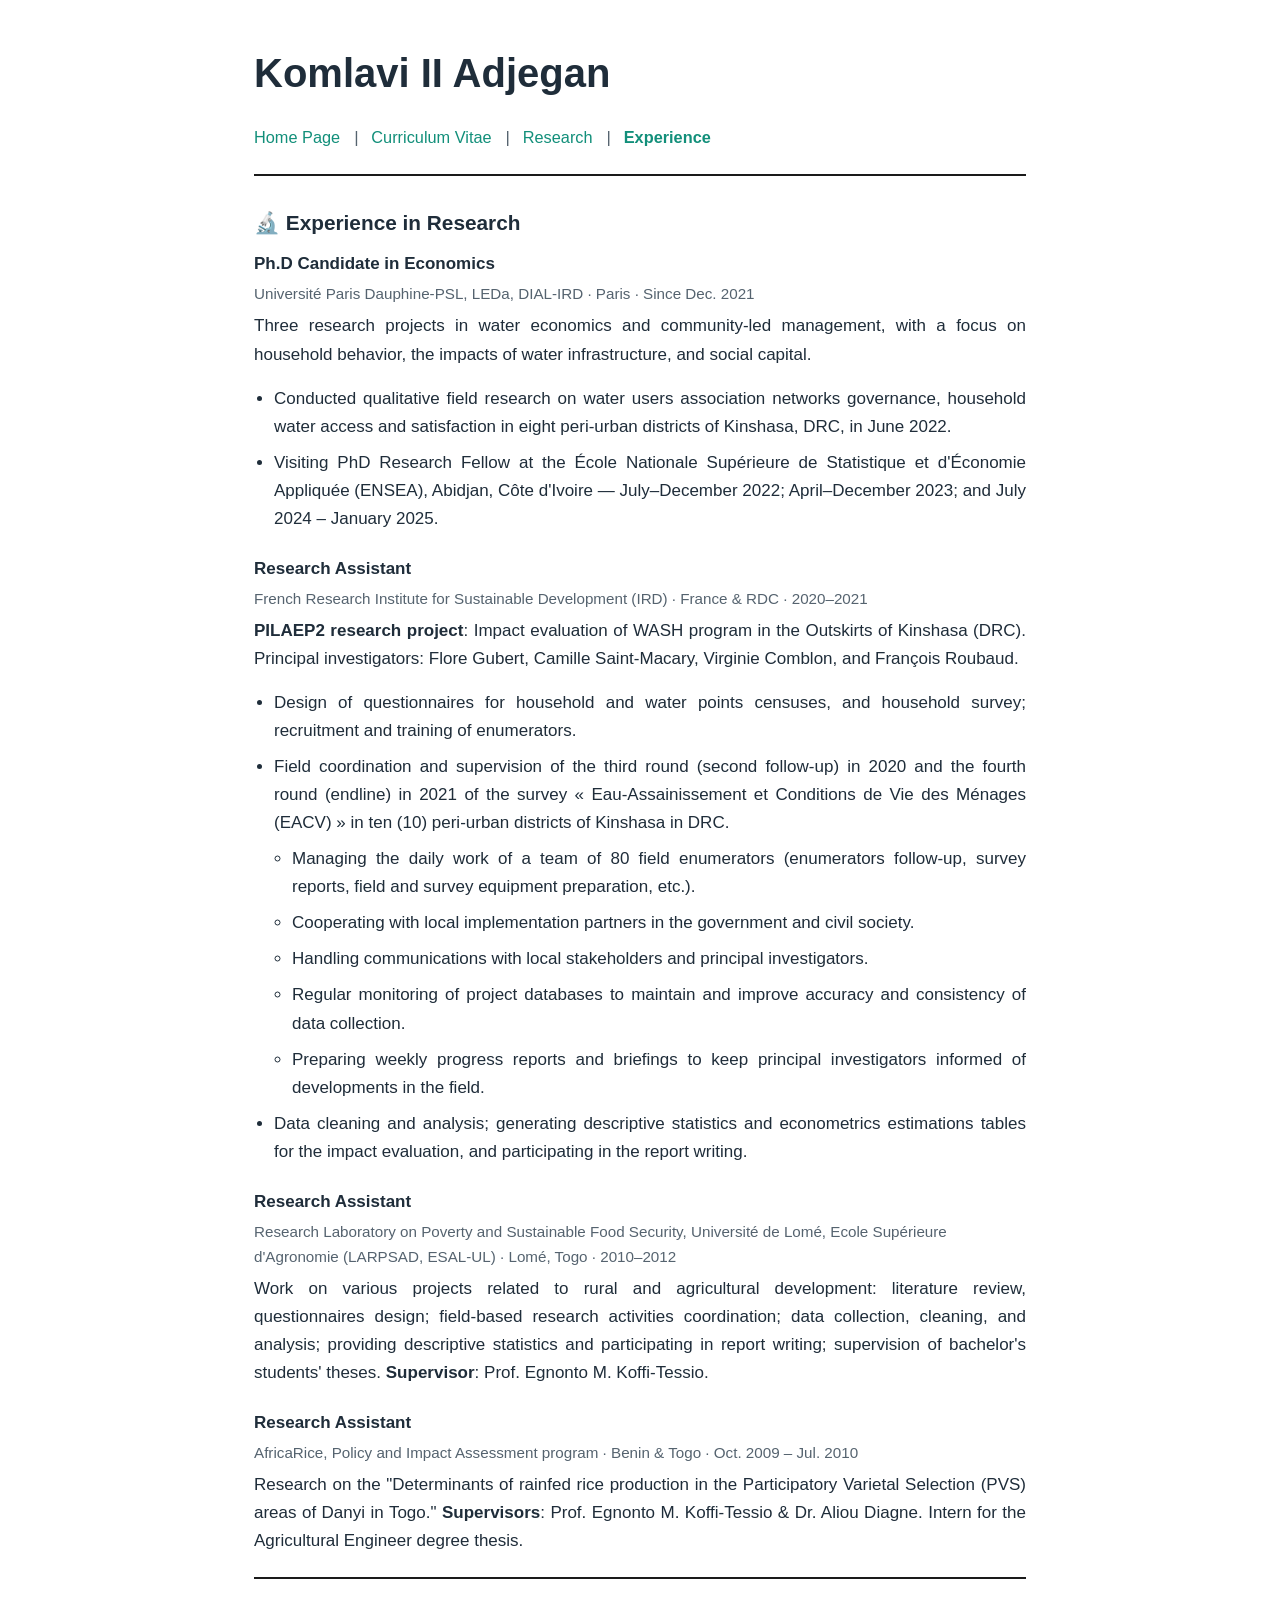
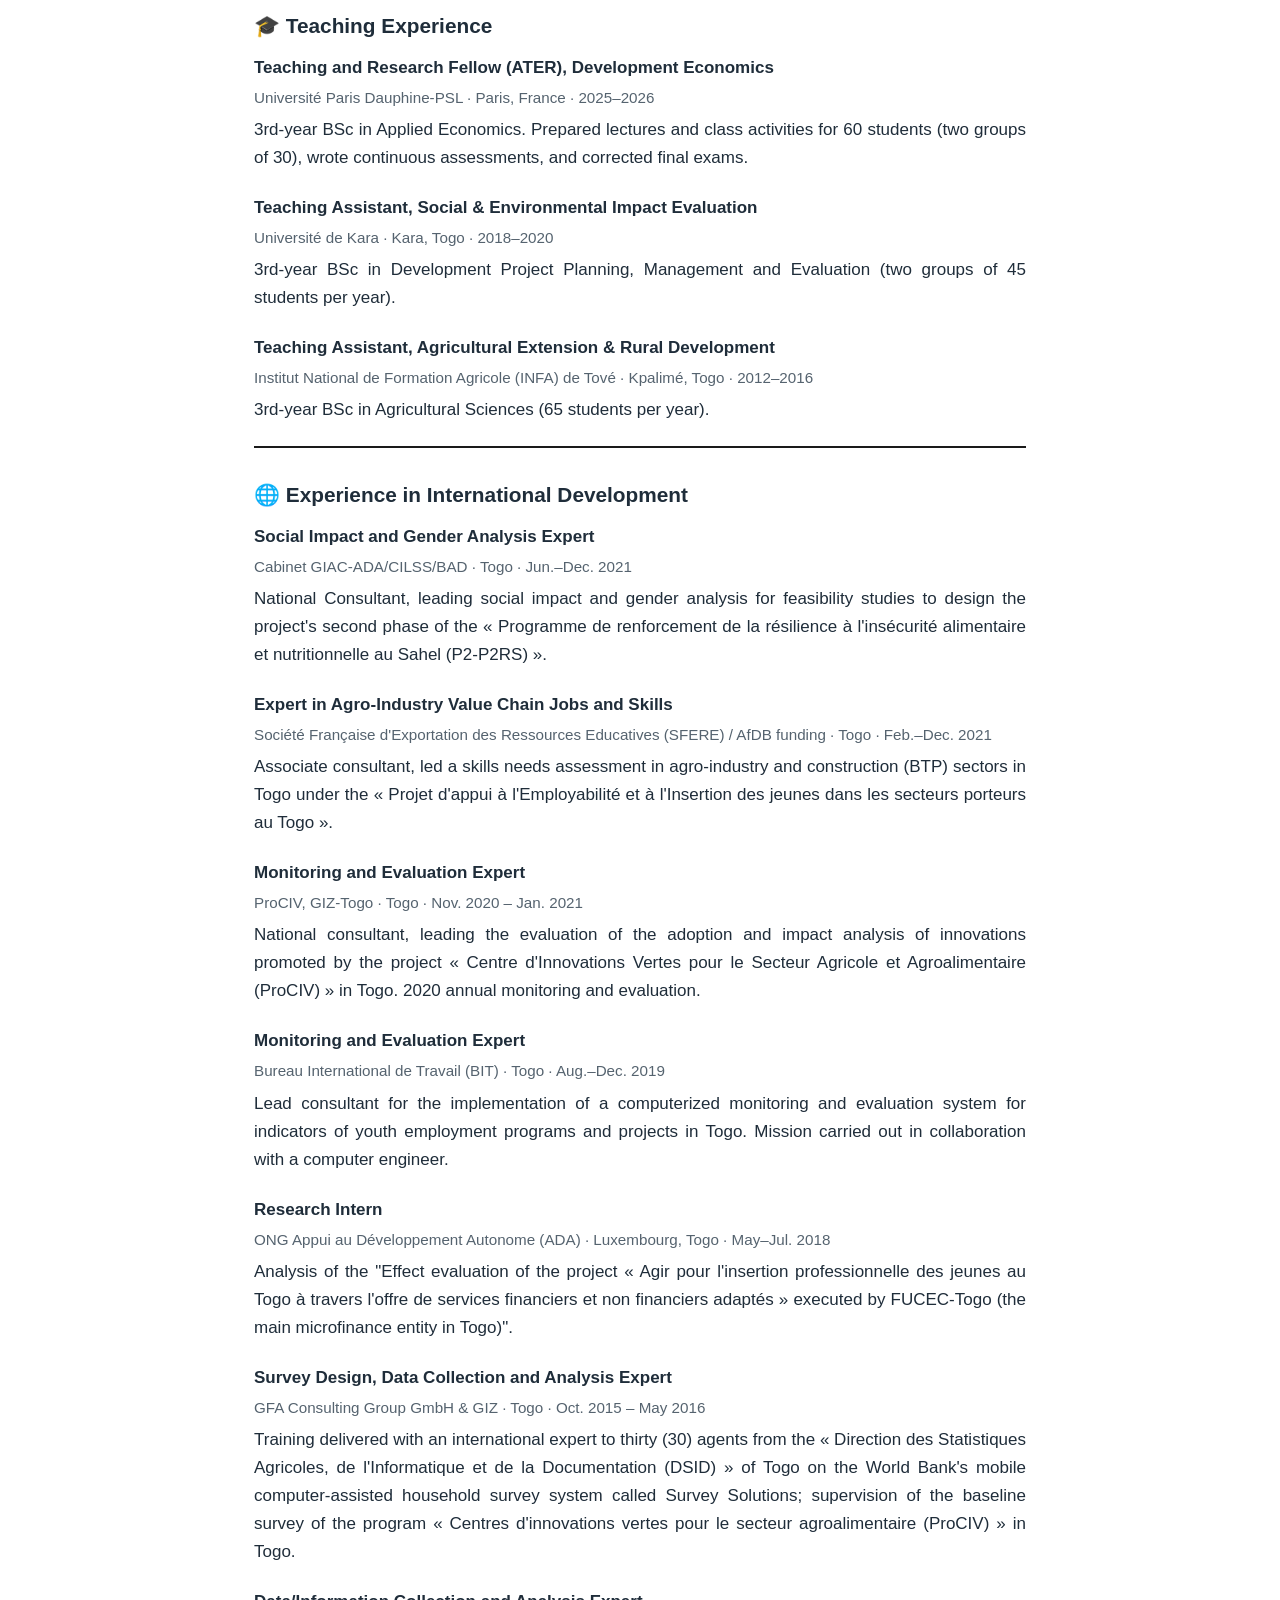
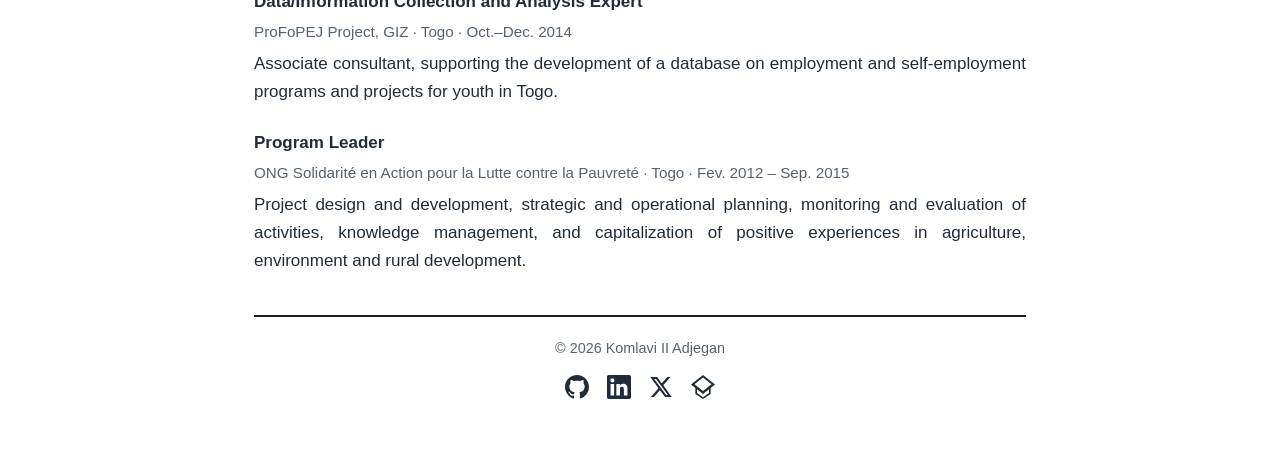
==== experience.html @ 758d51fa "Update defense dates, simplify homepage to Education, remove DIAL profile link, replace Teaching pag" ====
<!DOCTYPE html>
<html lang="en">
<head>
<meta charset="UTF-8">
<meta name="viewport" content="width=device-width, initial-scale=1.0">
<title>Experience — Komlavi II Adjegan</title>
<link rel="stylesheet" href="style.css">
</head>
<body>
<div class="wrap">

  <h1 style="font-size:2.5rem;font-weight:600;margin:0 0 6px;"><a href="index.html" style="color:inherit;text-decoration:none;">Komlavi II Adjegan</a></h1>

  <header class="site-header">
    <nav class="site-nav">
      <a href="index.html">Home Page</a><span class="sep">|</span>
      <a href="CV/cv_adjegan_komlavi.pdf" target="_blank" rel="noopener">Curriculum Vitae</a><span class="sep">|</span>
      <a href="research.html">Research</a><span class="sep">|</span>
      <a href="experience.html" class="active">Experience</a>
    </nav>
  </header>

  <hr class="rule">

  <h3 class="subsection-title">&#128300; Experience in Research</h3>

  <div class="entry">
    <div class="entry-title">Ph.D Candidate in Economics</div>
    <div class="entry-meta">Université Paris Dauphine-PSL, LEDa, DIAL-IRD &middot; Paris &middot; Since Dec. 2021</div>
    <p>
      Three research projects in water economics and community-led management, with a focus
      on household behavior, the impacts of water infrastructure, and social capital.
    </p>
    <ul class="entry-list">
      <li>Conducted qualitative field research on water users association networks governance, household water access and satisfaction in eight peri-urban districts of Kinshasa, DRC, in June 2022.</li>
      <li>Visiting PhD Research Fellow at the École Nationale Supérieure de Statistique et d'Économie Appliquée (ENSEA), Abidjan, Côte d'Ivoire — July–December 2022; April–December 2023; and July 2024 – January 2025.</li>
    </ul>
  </div>

  <div class="entry">
    <div class="entry-title">Research Assistant</div>
    <div class="entry-meta">French Research Institute for Sustainable Development (IRD) &middot; France &amp; RDC &middot; 2020–2021</div>
    <p>
      <strong>PILAEP2 research project</strong>: Impact evaluation of WASH program in the Outskirts
      of Kinshasa (DRC). Principal investigators: Flore Gubert, Camille Saint-Macary, Virginie
      Comblon, and François Roubaud.
    </p>
    <ul class="entry-list">
      <li>Design of questionnaires for household and water points censuses, and household survey; recruitment and training of enumerators.</li>
      <li>
        Field coordination and supervision of the third round (second follow-up) in 2020 and the
        fourth round (endline) in 2021 of the survey «&nbsp;Eau-Assainissement et Conditions de
        Vie des Ménages (EACV)&nbsp;» in ten (10) peri-urban districts of Kinshasa in DRC.
        <ul class="entry-list entry-list-nested">
          <li>Managing the daily work of a team of 80 field enumerators (enumerators follow-up, survey reports, field and survey equipment preparation, etc.).</li>
          <li>Cooperating with local implementation partners in the government and civil society.</li>
          <li>Handling communications with local stakeholders and principal investigators.</li>
          <li>Regular monitoring of project databases to maintain and improve accuracy and consistency of data collection.</li>
          <li>Preparing weekly progress reports and briefings to keep principal investigators informed of developments in the field.</li>
        </ul>
      </li>
      <li>Data cleaning and analysis; generating descriptive statistics and econometrics estimations tables for the impact evaluation, and participating in the report writing.</li>
    </ul>
  </div>

  <div class="entry">
    <div class="entry-title">Research Assistant</div>
    <div class="entry-meta">Research Laboratory on Poverty and Sustainable Food Security, Université de Lomé, Ecole Supérieure d'Agronomie (LARPSAD, ESAL-UL) &middot; Lomé, Togo &middot; 2010–2012</div>
    <p>
      Work on various projects related to rural and agricultural development: literature review,
      questionnaires design; field-based research activities coordination; data collection,
      cleaning, and analysis; providing descriptive statistics and participating in report
      writing; supervision of bachelor's students' theses. <strong>Supervisor</strong>: Prof.
      Egnonto M. Koffi-Tessio.
    </p>
  </div>

  <div class="entry">
    <div class="entry-title">Research Assistant</div>
    <div class="entry-meta">AfricaRice, Policy and Impact Assessment program &middot; Benin &amp; Togo &middot; Oct. 2009 – Jul. 2010</div>
    <p>
      Research on the "Determinants of rainfed rice production in the Participatory Varietal
      Selection (PVS) areas of Danyi in Togo." <strong>Supervisors</strong>: Prof. Egnonto M.
      Koffi-Tessio &amp; Dr. Aliou Diagne. Intern for the Agricultural Engineer degree thesis.
    </p>
  </div>

  <hr class="rule">

  <h3 class="subsection-title">&#127891; Teaching Experience</h3>

  <div class="entry">
    <div class="entry-title">Teaching and Research Fellow (ATER), Development Economics</div>
    <div class="entry-meta">Université Paris Dauphine-PSL &middot; Paris, France &middot; 2025–2026</div>
    <p>
      3rd-year BSc in Applied Economics. Prepared lectures and class activities for 60
      students (two groups of 30), wrote continuous assessments, and corrected final exams.
    </p>
  </div>

  <div class="entry">
    <div class="entry-title">Teaching Assistant, Social &amp; Environmental Impact Evaluation</div>
    <div class="entry-meta">Université de Kara &middot; Kara, Togo &middot; 2018–2020</div>
    <p>
      3rd-year BSc in Development Project Planning, Management and Evaluation
      (two groups of 45 students per year).
    </p>
  </div>

  <div class="entry">
    <div class="entry-title">Teaching Assistant, Agricultural Extension &amp; Rural Development</div>
    <div class="entry-meta">Institut National de Formation Agricole (INFA) de Tové &middot; Kpalimé, Togo &middot; 2012–2016</div>
    <p>
      3rd-year BSc in Agricultural Sciences (65 students per year).
    </p>
  </div>

  <hr class="rule">

  <h3 class="subsection-title">&#127760; Experience in International Development</h3>

  <div class="entry">
    <div class="entry-title">Social Impact and Gender Analysis Expert</div>
    <div class="entry-meta">Cabinet GIAC-ADA/CILSS/BAD &middot; Togo &middot; Jun.–Dec. 2021</div>
    <p>
      National Consultant, leading social impact and gender analysis for feasibility studies to
      design the project's second phase of the «&nbsp;Programme de renforcement de la résilience
      à l'insécurité alimentaire et nutritionnelle au Sahel (P2-P2RS)&nbsp;».
    </p>
  </div>

  <div class="entry">
    <div class="entry-title">Expert in Agro-Industry Value Chain Jobs and Skills</div>
    <div class="entry-meta">Société Française d'Exportation des Ressources Educatives (SFERE) / AfDB funding &middot; Togo &middot; Feb.–Dec. 2021</div>
    <p>
      Associate consultant, led a skills needs assessment in agro-industry and construction
      (BTP) sectors in Togo under the «&nbsp;Projet d'appui à l'Employabilité et à l'Insertion
      des jeunes dans les secteurs porteurs au Togo&nbsp;».
    </p>
  </div>

  <div class="entry">
    <div class="entry-title">Monitoring and Evaluation Expert</div>
    <div class="entry-meta">ProCIV, GIZ-Togo &middot; Togo &middot; Nov. 2020 – Jan. 2021</div>
    <p>
      National consultant, leading the evaluation of the adoption and impact analysis of
      innovations promoted by the project «&nbsp;Centre d'Innovations Vertes pour le Secteur
      Agricole et Agroalimentaire (ProCIV)&nbsp;» in Togo. 2020 annual monitoring and evaluation.
    </p>
  </div>

  <div class="entry">
    <div class="entry-title">Monitoring and Evaluation Expert</div>
    <div class="entry-meta">Bureau International de Travail (BIT) &middot; Togo &middot; Aug.–Dec. 2019</div>
    <p>
      Lead consultant for the implementation of a computerized monitoring and evaluation system
      for indicators of youth employment programs and projects in Togo. Mission carried out in
      collaboration with a computer engineer.
    </p>
  </div>

  <div class="entry">
    <div class="entry-title">Research Intern</div>
    <div class="entry-meta">ONG Appui au Développement Autonome (ADA) &middot; Luxembourg, Togo &middot; May–Jul. 2018</div>
    <p>
      Analysis of the "Effect evaluation of the project «&nbsp;Agir pour l'insertion
      professionnelle des jeunes au Togo à travers l'offre de services financiers et non
      financiers adaptés&nbsp;» executed by FUCEC-Togo (the main microfinance entity in Togo)".
    </p>
  </div>

  <div class="entry">
    <div class="entry-title">Survey Design, Data Collection and Analysis Expert</div>
    <div class="entry-meta">GFA Consulting Group GmbH &amp; GIZ &middot; Togo &middot; Oct. 2015 – May 2016</div>
    <p>
      Training delivered with an international expert to thirty (30) agents from the
      «&nbsp;Direction des Statistiques Agricoles, de l'Informatique et de la Documentation
      (DSID)&nbsp;» of Togo on the World Bank's mobile computer-assisted household survey system
      called Survey Solutions; supervision of the baseline survey of the program «&nbsp;Centres
      d'innovations vertes pour le secteur agroalimentaire (ProCIV)&nbsp;» in Togo.
    </p>
  </div>

  <div class="entry">
    <div class="entry-title">Data/Information Collection and Analysis Expert</div>
    <div class="entry-meta">ProFoPEJ Project, GIZ &middot; Togo &middot; Oct.–Dec. 2014</div>
    <p>
      Associate consultant, supporting the development of a database on employment and
      self-employment programs and projects for youth in Togo.
    </p>
  </div>

  <div class="entry">
    <div class="entry-title">Program Leader</div>
    <div class="entry-meta">ONG Solidarité en Action pour la Lutte contre la Pauvreté &middot; Togo &middot; Fev. 2012 – Sep. 2015</div>
    <p>
      Project design and development, strategic and operational planning, monitoring and
      evaluation of activities, knowledge management, and capitalization of positive experiences
      in agriculture, environment and rural development.
    </p>
  </div>

  <footer class="site-footer">
    &copy; 2026 Komlavi II Adjegan
    <div class="social-icons">
      <a href="https://github.com/komlavi2adjegan" target="_blank" rel="noopener" aria-label="GitHub">
        <svg viewBox="0 0 16 16" fill="currentColor"><path d="M8 0C3.58 0 0 3.58 0 8c0 3.54 2.29 6.53 5.47 7.59.4.07.55-.17.55-.38 0-.19-.01-.82-.01-1.49-2.01.37-2.53-.49-2.69-.94-.09-.23-.48-.94-.82-1.13-.28-.15-.68-.52-.01-.53.63-.01 1.08.58 1.23.82.72 1.21 1.87.87 2.33.66.07-.52.28-.87.51-1.07-1.78-.2-3.64-.89-3.64-3.95 0-.87.31-1.59.82-2.15-.08-.2-.36-1.02.08-2.12 0 0 .67-.21 2.2.82.64-.18 1.32-.27 2-.27.68 0 1.36.09 2 .27 1.53-1.04 2.2-.82 2.2-.82.44 1.1.16 1.92.08 2.12.51.56.82 1.27.82 2.15 0 3.07-1.87 3.75-3.65 3.95.29.25.54.73.54 1.48 0 1.07-.01 1.93-.01 2.2 0 .21.15.46.55.38A8.013 8.013 0 0016 8c0-4.42-3.58-8-8-8z"/></svg>
      </a>
      <a href="https://www.linkedin.com/in/komlavi-ii-adjegan-580a20a5/" target="_blank" rel="noopener" aria-label="LinkedIn">
        <svg viewBox="0 0 24 24" fill="currentColor"><path d="M20.45 20.45h-3.55v-5.57c0-1.33-.02-3.03-1.85-3.03-1.85 0-2.14 1.45-2.14 2.94v5.66H9.36V9h3.41v1.56h.05c.48-.9 1.64-1.85 3.37-1.85 3.6 0 4.27 2.37 4.27 5.45v6.29zM5.34 7.43a2.06 2.06 0 11.02-4.12 2.06 2.06 0 01-.02 4.12zM7.11 20.45H3.56V9h3.55v11.45zM22.22 0H1.77C.8 0 0 .78 0 1.75v20.5C0 23.22.8 24 1.77 24h20.45c.98 0 1.78-.78 1.78-1.75V1.75C24 .78 23.2 0 22.22 0z"/></svg>
      </a>
      <a href="https://x.com/Komlavi2hugo" target="_blank" rel="noopener" aria-label="X (Twitter)">
        <svg viewBox="0 0 24 24" fill="currentColor"><path d="M18.36 2H21.5l-7.19 8.21L22.7 22h-6.62l-5.18-6.78L4.98 22H1.83l7.69-8.79L1.3 2h6.79l4.68 6.2L18.36 2zm-1.16 18h1.73L7.1 3.9H5.23l11.97 16.1z"/></svg>
      </a>
      <a href="https://scholar.google.fr/citations?user=EbuIklgAAAAJ&amp;hl=fr" target="_blank" rel="noopener" aria-label="Google Scholar">
        <svg viewBox="0 0 24 24" fill="currentColor"><path d="M12 0L0 9.5l4.36 3.4v6.1L12 24l7.64-4.99v-6.1L24 9.5 12 0zm0 2.6l8.5 6.65L12 15.9 3.5 9.25 12 2.6zM6 14.2l6 4.68 6-4.68v3.75L12 22.3l-6-4.35V14.2z"/></svg>
      </a>
    </div>
  </footer>

</div>
</body>
</html>
---- style.css ----
:root {
  --ink: #1f2d3a;
  --muted: #55636f;
  --teal: #128f7a;
  --blue: #3b78e0;
  --blue-bg: #eaf1fc;
  --cream-bg: #faf1e3;
  --rule: #1a1a1a;
  --bg: #ffffff;
  --max-width: 820px;
}

* { box-sizing: border-box; }

body {
  margin: 0;
  background: var(--bg);
  color: var(--ink);
  font-family: -apple-system, BlinkMacSystemFont, "Segoe UI", Roboto, "Helvetica Neue", Arial, sans-serif;
  line-height: 1.65;
  font-size: 17px;
}

.wrap {
  max-width: var(--max-width);
  margin: 0 auto;
  padding: 40px 24px 60px;
}

/* Header / profile */

.profile {
  display: flex;
  gap: 28px;
  align-items: flex-start;
  margin-bottom: 18px;
}

.profile img {
  width: 150px;
  height: 190px;
  object-fit: cover;
  border-radius: 4px;
  flex-shrink: 0;
}

.profile-text h1 {
  font-size: 2.5rem;
  font-weight: 600;
  margin: 0 0 10px;
  color: var(--ink);
  letter-spacing: -0.01em;
}

.profile-text .role {
  font-size: 1.2rem;
  color: var(--ink);
  margin-bottom: 4px;
}

.profile-text .role span { display: block; margin-bottom: 2px; }

.site-title { display: none; } /* superseded by h1 in profile */

.contact-line {
  font-size: 0.98rem;
  color: var(--ink);
  margin: 14px 0 4px;
  line-height: 2;
}

.contact-line a {
  color: var(--teal);
  text-decoration: none;
}

.contact-line a:hover { text-decoration: underline; }

.contact-sep {
  margin: 0 4px;
  color: var(--muted);
}

/* Nav */

header.site-header {
  margin: 18px 0 20px;
}

nav.site-nav a {
  color: var(--teal);
  text-decoration: none;
  font-size: 1.02rem;
  margin-right: 6px;
}

nav.site-nav a:hover { text-decoration: underline; }

nav.site-nav .sep {
  color: var(--muted);
  margin: 0 8px;
}

nav.site-nav a.active {
  font-weight: 700;
}

hr.rule {
  border: none;
  border-top: 2px solid var(--rule);
  margin: 22px 0 30px;
}

/* Section titles */

h2.section-title {
  font-family: inherit;
  font-size: 2rem;
  font-weight: 600;
  color: var(--ink);
  text-transform: none;
  letter-spacing: normal;
  border-bottom: none;
  padding-bottom: 0;
  margin: 0 0 16px;
}

p {
  margin: 0 0 16px;
  color: var(--ink);
  text-align: justify;
  text-justify: inter-word;
  hyphens: auto;
}

a { color: var(--teal); }

/* News */

ul.news-list {
  list-style: disc;
  margin: 0 0 8px;
  padding-left: 22px;
}

ul.news-list li {
  margin-bottom: 10px;
}

.news-date {
  font-weight: 600;
  margin-right: 6px;
}

/* Research subsections */

h3.subsection-title {
  font-size: 1.3rem;
  font-weight: 600;
  color: var(--ink);
  margin: 26px 0 10px;
}

ol.pub-list {
  margin: 0 0 8px;
  padding-left: 22px;
}

ol.pub-list li {
  margin-bottom: 14px;
  text-align: justify;
  text-justify: inter-word;
}

.pub-list .pub-title { font-weight: 600; }
.pub-list a.pub-link { color: var(--teal); font-weight: 700; text-decoration: none; }
.pub-list a.pub-link:hover { text-decoration: underline; }
.pub-list .pub-meta { color: var(--muted); }

.tag {
  display: inline-block;
  font-size: 0.72rem;
  text-transform: uppercase;
  letter-spacing: 0.04em;
  color: var(--teal);
  border: 1px solid var(--teal);
  border-radius: 3px;
  padding: 2px 7px;
  margin-bottom: 6px;
}

.see-more {
  display: inline-block;
  margin-top: 8px;
  color: var(--teal);
  font-weight: 500;
  text-decoration: none;
}

.see-more:hover { text-decoration: underline; }

/* Entry blocks (used on Research / Teaching pages) */

.entry { margin-bottom: 22px; }
.entry-title { font-weight: 700; margin-bottom: 3px; }
.entry-meta { color: var(--muted); margin-bottom: 6px; font-size: 0.95rem; }

.entry-list {
  margin: 0 0 16px;
  padding-left: 20px;
  text-align: justify;
  text-justify: inter-word;
}

.entry-list li { margin-bottom: 8px; }

.entry-list.entry-list-nested {
  margin: 8px 0 0;
  padding-left: 18px;
}

/* Experience & Education timeline */

.timeline {
  position: relative;
  margin: 24px 0;
  padding-left: 26px;
}

.timeline::before {
  content: "";
  position: absolute;
  left: 5px;
  top: 6px;
  bottom: 6px;
  width: 3px;
  background: var(--blue);
  border-radius: 2px;
}

.timeline-block {
  position: relative;
  border-radius: 10px;
  padding: 22px 24px 8px;
  margin-bottom: 22px;
}

.timeline-block.experience { background: var(--blue-bg); }
.timeline-block.education { background: var(--cream-bg); }

.timeline-block h3 {
  color: var(--blue);
  font-size: 1.3rem;
  margin: 0 0 16px;
}

.timeline-item {
  position: relative;
  margin-bottom: 18px;
}

.timeline-item::before {
  content: "";
  position: absolute;
  left: -30px;
  top: 4px;
  width: 11px;
  height: 11px;
  border-radius: 50%;
  background: var(--blue);
  border: 2px solid #fff;
}

.timeline-item .years {
  color: var(--blue);
  font-weight: 700;
  display: block;
  margin-bottom: 2px;
}

.timeline-item .ti-title { font-weight: 700; color: var(--ink); }
.timeline-item .ti-desc { color: var(--muted); margin-top: 2px; }

/* CV list rows (fallback, used sparingly) */

.cv-row { display: flex; justify-content: space-between; gap: 20px; margin-bottom: 10px; }
.cv-row .years { font-size: 0.9rem; color: var(--muted); white-space: nowrap; min-width: 110px; }
.cv-row .details .title { font-weight: 600; }
.cv-row .details .place { color: var(--muted); font-size: 0.95rem; }

/* Footer */

footer.site-footer {
  margin-top: 40px;
  padding-top: 20px;
  border-top: 2px solid var(--rule);
  text-align: center;
  color: var(--muted);
  font-size: 0.9rem;
}

footer.site-footer .social-icons {
  display: flex;
  justify-content: center;
  gap: 18px;
  margin-top: 14px;
}

footer.site-footer .social-icons a {
  color: var(--ink);
  display: inline-flex;
}

footer.site-footer .social-icons svg {
  width: 24px;
  height: 24px;
}

footer.site-footer .social-icons a:hover { color: var(--teal); }

@media (max-width: 560px) {
  .profile { flex-direction: column; }
  .profile img { width: 130px; height: 165px; }
  .profile-text h1 { font-size: 2rem; }
  .cv-row { flex-direction: column; gap: 2px; }
  .timeline { padding-left: 20px; }
  .timeline-item::before { left: -24px; }
}
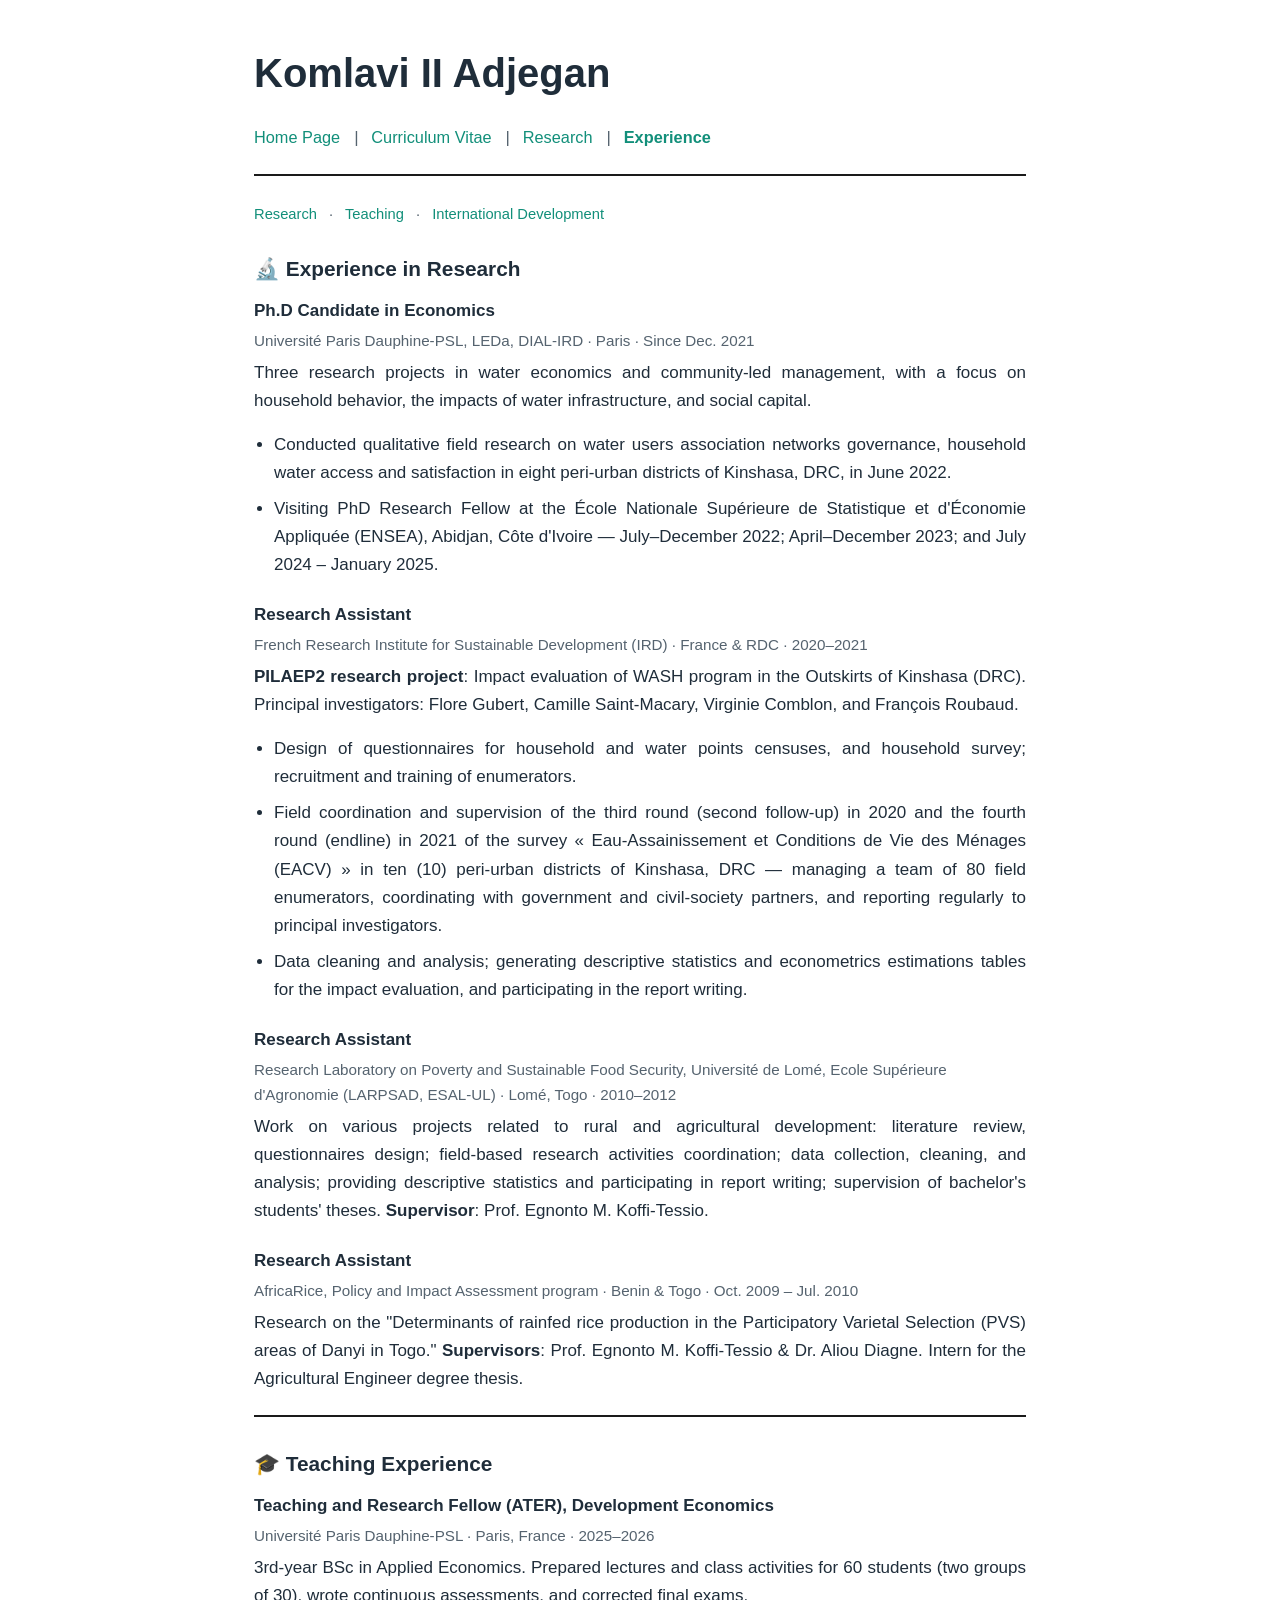
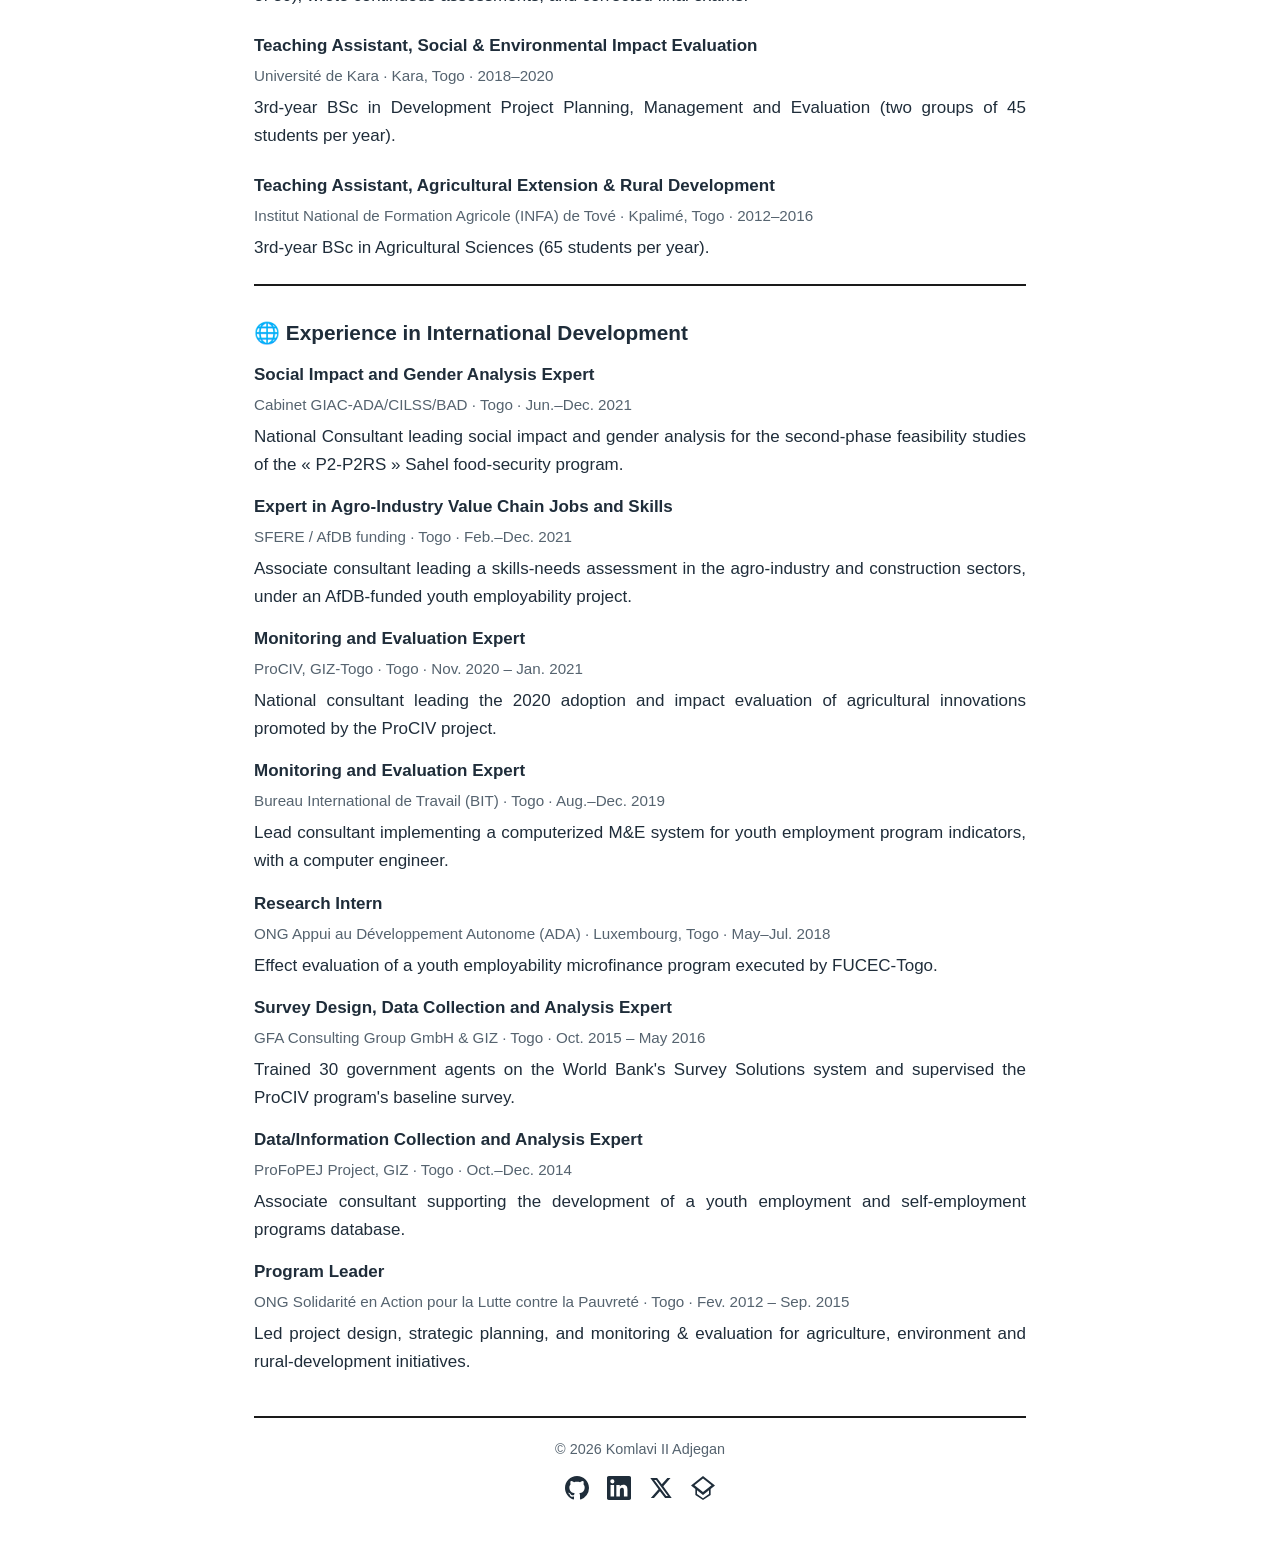
==== commit 2eb7d5c0: "Lighten Experience page: condense nested field-coordination bullets, tighten international developme" ====
--- a/experience.html
+++ b/experience.html
@@ -22,7 +22,15 @@
 
   <hr class="rule">
 
-  <h3 class="subsection-title">&#128300; Experience in Research</h3>
+  <p class="jump-nav">
+    <a href="#experience-research">Research</a>
+    <span class="jump-sep">&middot;</span>
+    <a href="#teaching-experience">Teaching</a>
+    <span class="jump-sep">&middot;</span>
+    <a href="#international-development">International Development</a>
+  </p>
+
+  <h3 class="subsection-title" id="experience-research">&#128300; Experience in Research</h3>
 
   <div class="entry">
     <div class="entry-title">Ph.D Candidate in Economics</div>
@@ -50,14 +58,9 @@
       <li>
         Field coordination and supervision of the third round (second follow-up) in 2020 and the
         fourth round (endline) in 2021 of the survey «&nbsp;Eau-Assainissement et Conditions de
-        Vie des Ménages (EACV)&nbsp;» in ten (10) peri-urban districts of Kinshasa in DRC.
-        <ul class="entry-list entry-list-nested">
-          <li>Managing the daily work of a team of 80 field enumerators (enumerators follow-up, survey reports, field and survey equipment preparation, etc.).</li>
-          <li>Cooperating with local implementation partners in the government and civil society.</li>
-          <li>Handling communications with local stakeholders and principal investigators.</li>
-          <li>Regular monitoring of project databases to maintain and improve accuracy and consistency of data collection.</li>
-          <li>Preparing weekly progress reports and briefings to keep principal investigators informed of developments in the field.</li>
-        </ul>
+        Vie des Ménages (EACV)&nbsp;» in ten (10) peri-urban districts of Kinshasa, DRC —
+        managing a team of 80 field enumerators, coordinating with government and civil-society
+        partners, and reporting regularly to principal investigators.
       </li>
       <li>Data cleaning and analysis; generating descriptive statistics and econometrics estimations tables for the impact evaluation, and participating in the report writing.</li>
     </ul>
@@ -87,7 +90,7 @@
 
   <hr class="rule">
 
-  <h3 class="subsection-title">&#127891; Teaching Experience</h3>
+  <h3 class="subsection-title" id="teaching-experience">&#127891; Teaching Experience</h3>
 
   <div class="entry">
     <div class="entry-title">Teaching and Research Fellow (ATER), Development Economics</div>
@@ -117,87 +120,54 @@
 
   <hr class="rule">
 
-  <h3 class="subsection-title">&#127760; Experience in International Development</h3>
+  <h3 class="subsection-title" id="international-development">&#127760; Experience in International Development</h3>
 
-  <div class="entry">
+  <div class="entry entry-compact">
     <div class="entry-title">Social Impact and Gender Analysis Expert</div>
     <div class="entry-meta">Cabinet GIAC-ADA/CILSS/BAD &middot; Togo &middot; Jun.–Dec. 2021</div>
-    <p>
-      National Consultant, leading social impact and gender analysis for feasibility studies to
-      design the project's second phase of the «&nbsp;Programme de renforcement de la résilience
-      à l'insécurité alimentaire et nutritionnelle au Sahel (P2-P2RS)&nbsp;».
-    </p>
+    <p>National Consultant leading social impact and gender analysis for the second-phase feasibility studies of the «&nbsp;P2-P2RS&nbsp;» Sahel food-security program.</p>
   </div>
 
-  <div class="entry">
+  <div class="entry entry-compact">
     <div class="entry-title">Expert in Agro-Industry Value Chain Jobs and Skills</div>
-    <div class="entry-meta">Société Française d'Exportation des Ressources Educatives (SFERE) / AfDB funding &middot; Togo &middot; Feb.–Dec. 2021</div>
-    <p>
-      Associate consultant, led a skills needs assessment in agro-industry and construction
-      (BTP) sectors in Togo under the «&nbsp;Projet d'appui à l'Employabilité et à l'Insertion
-      des jeunes dans les secteurs porteurs au Togo&nbsp;».
-    </p>
+    <div class="entry-meta">SFERE / AfDB funding &middot; Togo &middot; Feb.–Dec. 2021</div>
+    <p>Associate consultant leading a skills-needs assessment in the agro-industry and construction sectors, under an AfDB-funded youth employability project.</p>
   </div>
 
-  <div class="entry">
+  <div class="entry entry-compact">
     <div class="entry-title">Monitoring and Evaluation Expert</div>
     <div class="entry-meta">ProCIV, GIZ-Togo &middot; Togo &middot; Nov. 2020 – Jan. 2021</div>
-    <p>
-      National consultant, leading the evaluation of the adoption and impact analysis of
-      innovations promoted by the project «&nbsp;Centre d'Innovations Vertes pour le Secteur
-      Agricole et Agroalimentaire (ProCIV)&nbsp;» in Togo. 2020 annual monitoring and evaluation.
-    </p>
+    <p>National consultant leading the 2020 adoption and impact evaluation of agricultural innovations promoted by the ProCIV project.</p>
   </div>
 
-  <div class="entry">
+  <div class="entry entry-compact">
     <div class="entry-title">Monitoring and Evaluation Expert</div>
     <div class="entry-meta">Bureau International de Travail (BIT) &middot; Togo &middot; Aug.–Dec. 2019</div>
-    <p>
-      Lead consultant for the implementation of a computerized monitoring and evaluation system
-      for indicators of youth employment programs and projects in Togo. Mission carried out in
-      collaboration with a computer engineer.
-    </p>
+    <p>Lead consultant implementing a computerized M&amp;E system for youth employment program indicators, with a computer engineer.</p>
   </div>
 
-  <div class="entry">
+  <div class="entry entry-compact">
     <div class="entry-title">Research Intern</div>
     <div class="entry-meta">ONG Appui au Développement Autonome (ADA) &middot; Luxembourg, Togo &middot; May–Jul. 2018</div>
-    <p>
-      Analysis of the "Effect evaluation of the project «&nbsp;Agir pour l'insertion
-      professionnelle des jeunes au Togo à travers l'offre de services financiers et non
-      financiers adaptés&nbsp;» executed by FUCEC-Togo (the main microfinance entity in Togo)".
-    </p>
+    <p>Effect evaluation of a youth employability microfinance program executed by FUCEC-Togo.</p>
   </div>
 
-  <div class="entry">
+  <div class="entry entry-compact">
     <div class="entry-title">Survey Design, Data Collection and Analysis Expert</div>
     <div class="entry-meta">GFA Consulting Group GmbH &amp; GIZ &middot; Togo &middot; Oct. 2015 – May 2016</div>
-    <p>
-      Training delivered with an international expert to thirty (30) agents from the
-      «&nbsp;Direction des Statistiques Agricoles, de l'Informatique et de la Documentation
-      (DSID)&nbsp;» of Togo on the World Bank's mobile computer-assisted household survey system
-      called Survey Solutions; supervision of the baseline survey of the program «&nbsp;Centres
-      d'innovations vertes pour le secteur agroalimentaire (ProCIV)&nbsp;» in Togo.
-    </p>
+    <p>Trained 30 government agents on the World Bank's Survey Solutions system and supervised the ProCIV program's baseline survey.</p>
   </div>
 
-  <div class="entry">
+  <div class="entry entry-compact">
     <div class="entry-title">Data/Information Collection and Analysis Expert</div>
     <div class="entry-meta">ProFoPEJ Project, GIZ &middot; Togo &middot; Oct.–Dec. 2014</div>
-    <p>
-      Associate consultant, supporting the development of a database on employment and
-      self-employment programs and projects for youth in Togo.
-    </p>
+    <p>Associate consultant supporting the development of a youth employment and self-employment programs database.</p>
   </div>
 
-  <div class="entry">
+  <div class="entry entry-compact">
     <div class="entry-title">Program Leader</div>
     <div class="entry-meta">ONG Solidarité en Action pour la Lutte contre la Pauvreté &middot; Togo &middot; Fev. 2012 – Sep. 2015</div>
-    <p>
-      Project design and development, strategic and operational planning, monitoring and
-      evaluation of activities, knowledge management, and capitalization of positive experiences
-      in agriculture, environment and rural development.
-    </p>
+    <p>Led project design, strategic planning, and monitoring &amp; evaluation for agriculture, environment and rural-development initiatives.</p>
   </div>
 
   <footer class="site-footer">
--- a/style.css
+++ b/style.css
@@ -219,6 +219,28 @@
   padding-left: 18px;
 }
 
+.entry-compact { margin-bottom: 14px; }
+.entry-compact p { margin: 0; }
+
+.jump-nav {
+  font-size: 0.92rem;
+  color: var(--muted);
+  margin: -4px 0 22px;
+  text-align: left;
+}
+
+.jump-nav a {
+  color: var(--teal);
+  text-decoration: none;
+}
+
+.jump-nav a:hover { text-decoration: underline; }
+
+.jump-nav .jump-sep {
+  margin: 0 8px;
+  color: var(--muted);
+}
+
 /* Experience & Education timeline */
 
 .timeline {
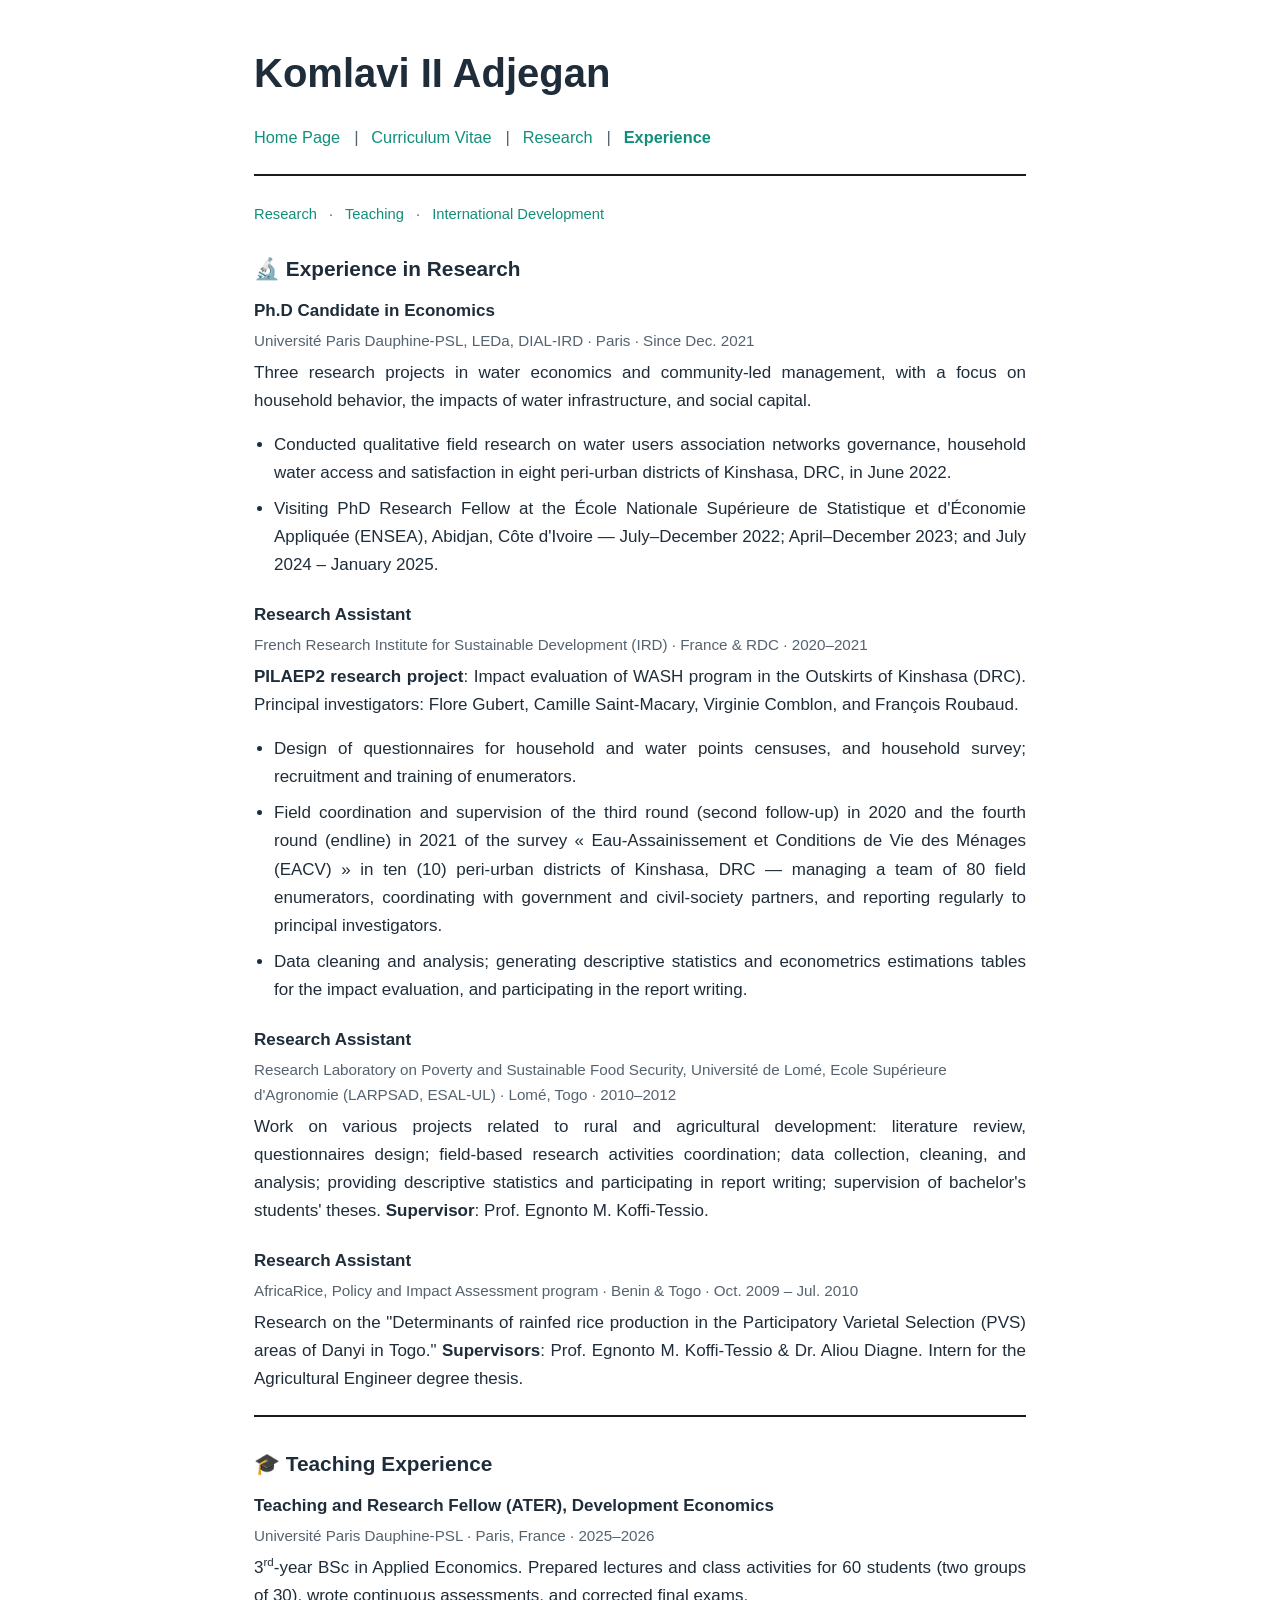
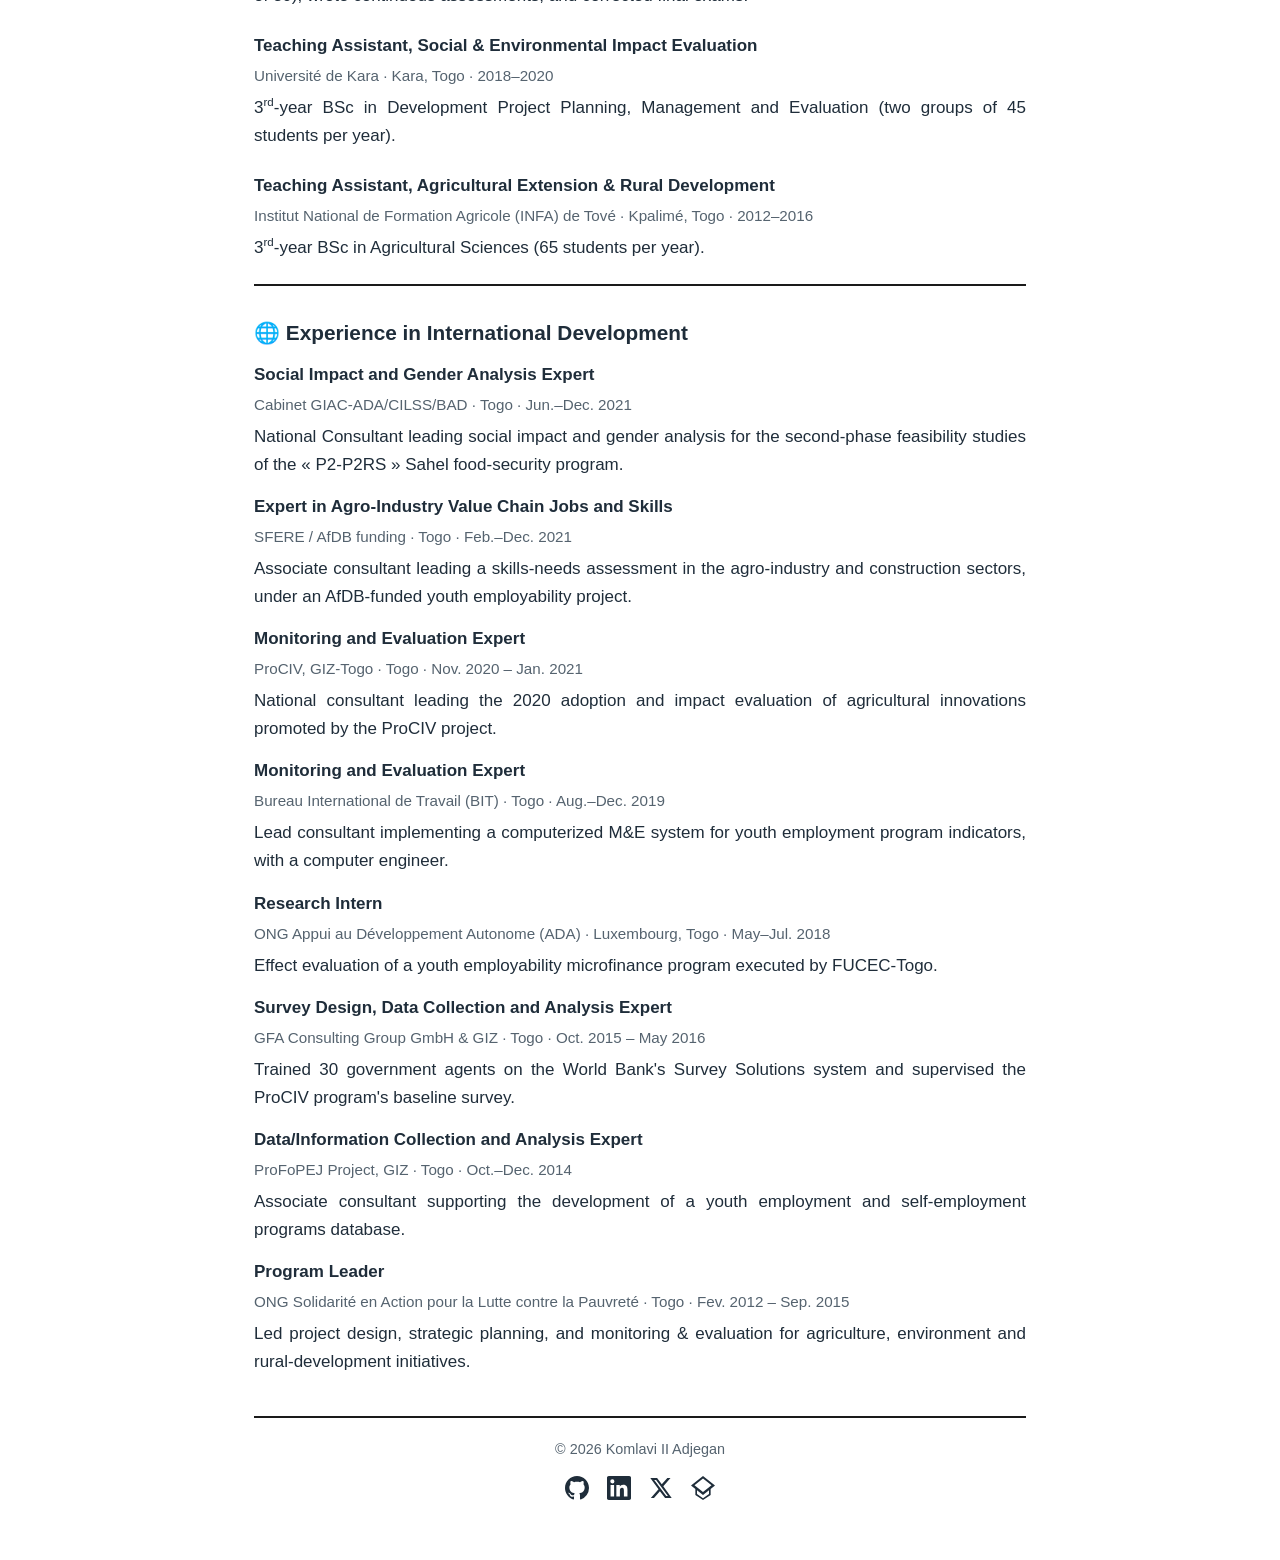
==== commit 958fa45c: "Remove quasi-experimental design tag; superscript ordinal suffixes (nd, th, rd) site-wide" ====
--- a/experience.html
+++ b/experience.html
@@ -96,7 +96,7 @@
     <div class="entry-title">Teaching and Research Fellow (ATER), Development Economics</div>
     <div class="entry-meta">Université Paris Dauphine-PSL &middot; Paris, France &middot; 2025–2026</div>
     <p>
-      3rd-year BSc in Applied Economics. Prepared lectures and class activities for 60
+      3<sup>rd</sup>-year BSc in Applied Economics. Prepared lectures and class activities for 60
       students (two groups of 30), wrote continuous assessments, and corrected final exams.
     </p>
   </div>
@@ -105,7 +105,7 @@
     <div class="entry-title">Teaching Assistant, Social &amp; Environmental Impact Evaluation</div>
     <div class="entry-meta">Université de Kara &middot; Kara, Togo &middot; 2018–2020</div>
     <p>
-      3rd-year BSc in Development Project Planning, Management and Evaluation
+      3<sup>rd</sup>-year BSc in Development Project Planning, Management and Evaluation
       (two groups of 45 students per year).
     </p>
   </div>
@@ -114,7 +114,7 @@
     <div class="entry-title">Teaching Assistant, Agricultural Extension &amp; Rural Development</div>
     <div class="entry-meta">Institut National de Formation Agricole (INFA) de Tové &middot; Kpalimé, Togo &middot; 2012–2016</div>
     <p>
-      3rd-year BSc in Agricultural Sciences (65 students per year).
+      3<sup>rd</sup>-year BSc in Agricultural Sciences (65 students per year).
     </p>
   </div>
 
--- a/style.css
+++ b/style.css
@@ -135,6 +135,12 @@
 
 a { color: var(--teal); }
 
+sup {
+  font-size: 0.68em;
+  line-height: 0;
+  vertical-align: super;
+}
+
 /* News */
 
 ul.news-list {
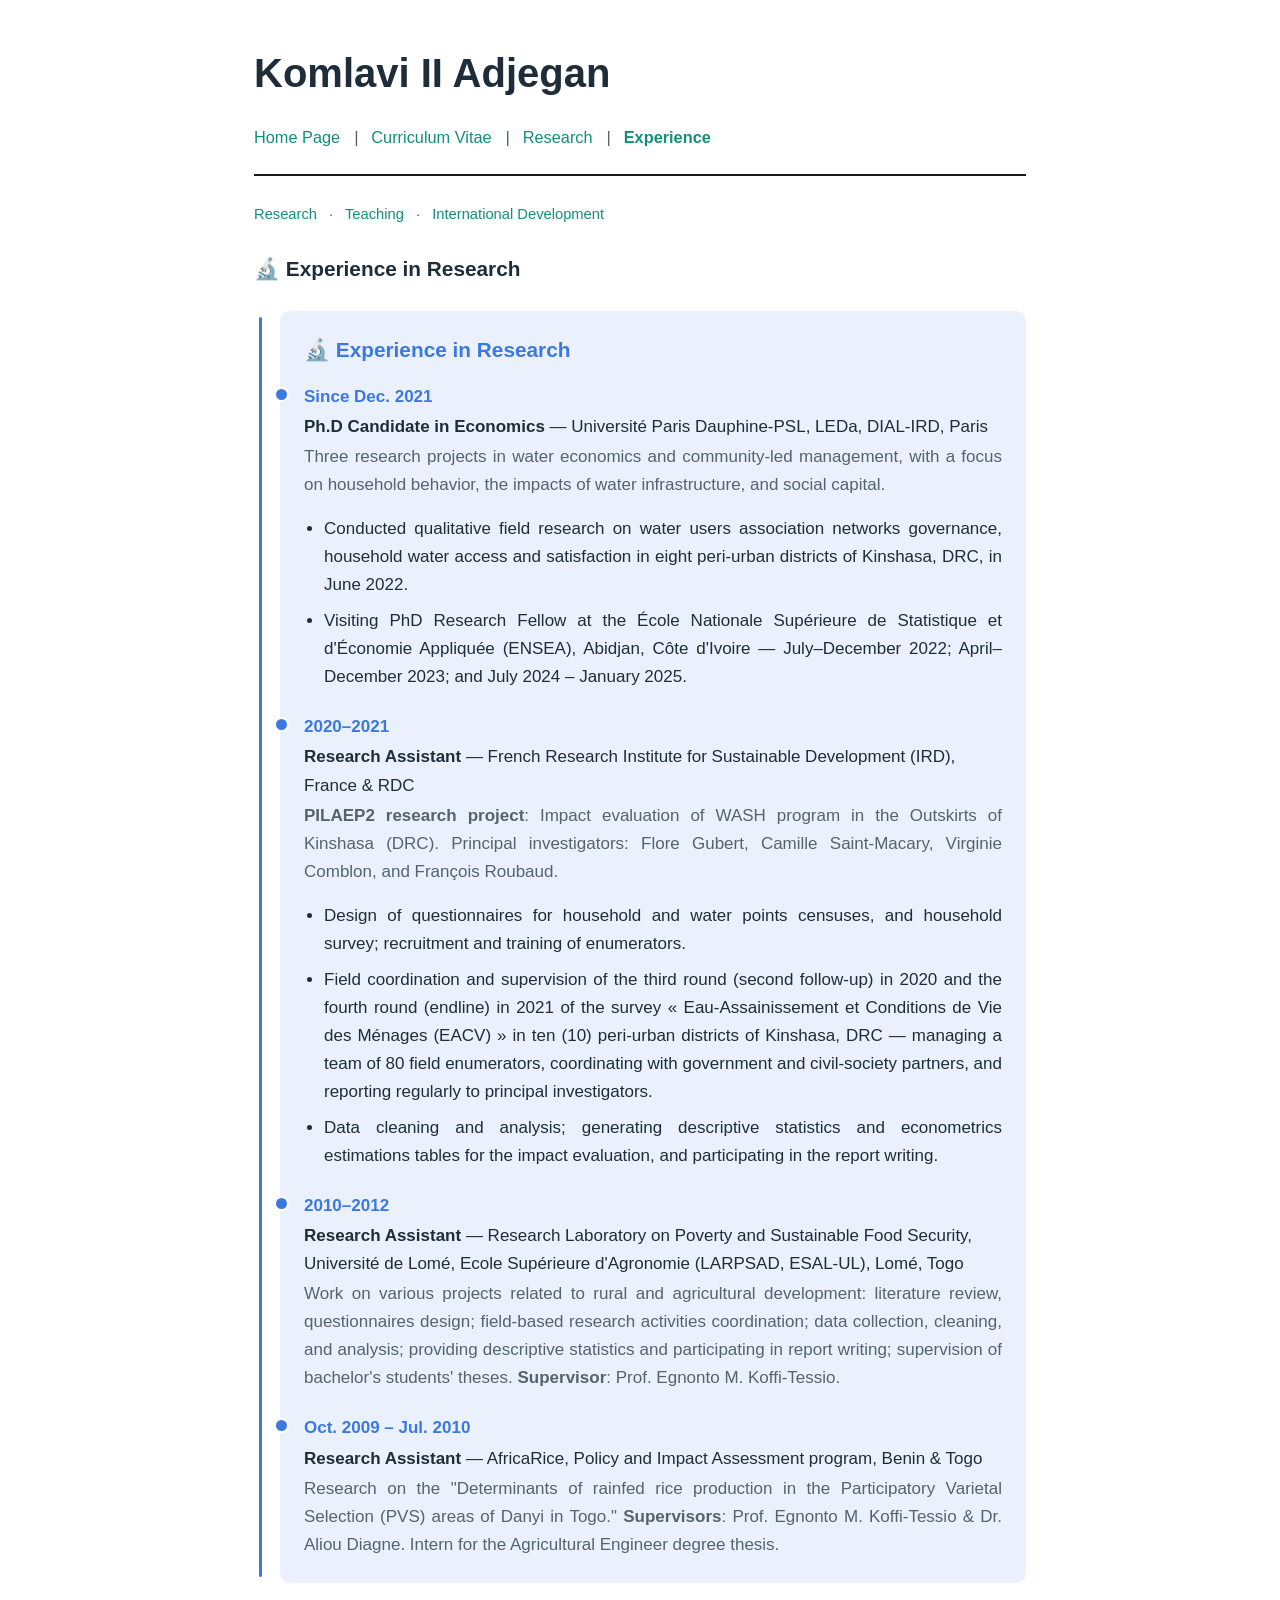
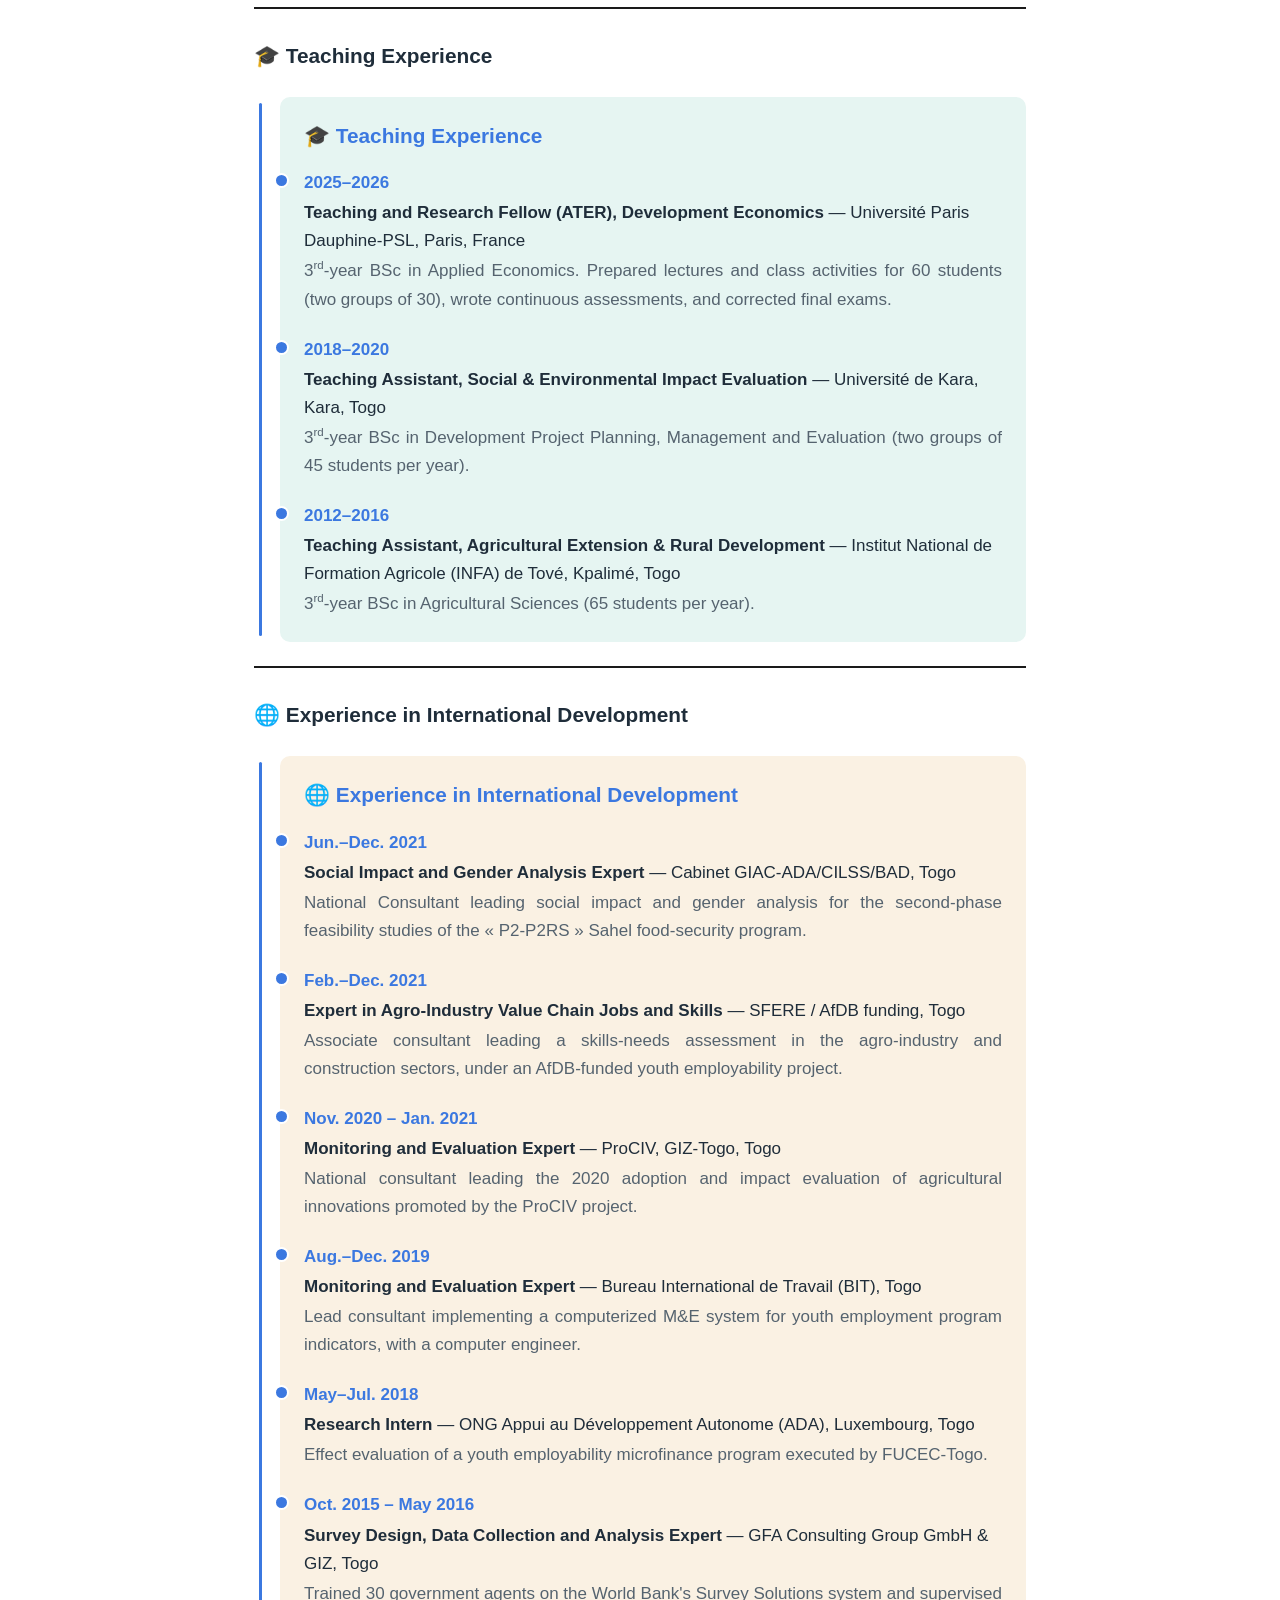
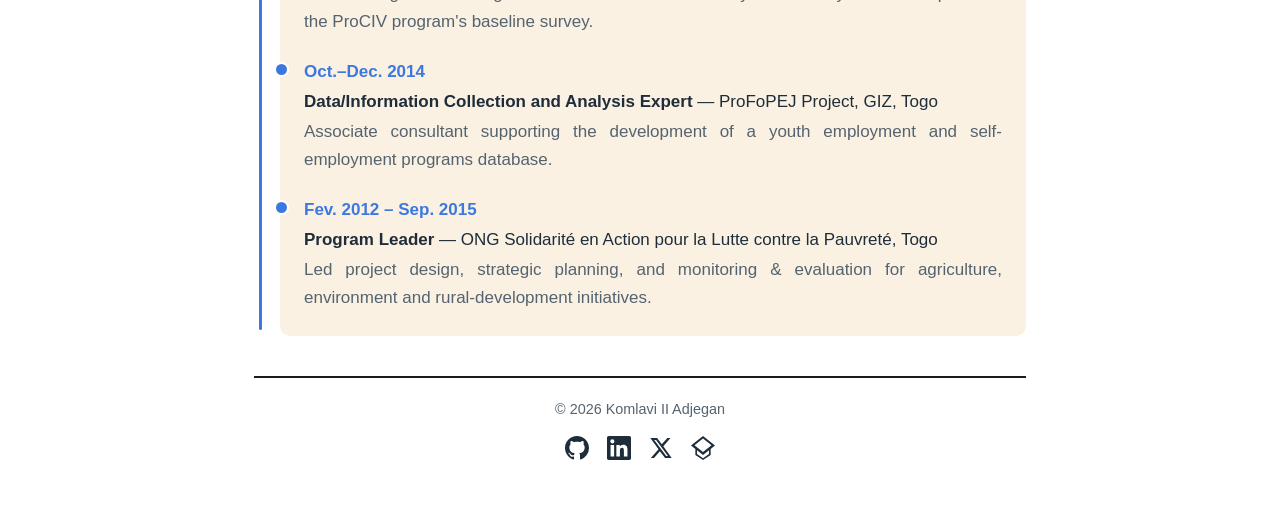
==== commit c28ff96b: "Reformat Experience page sections as colored timeline blocks, matching the homepage Education style" ====
--- a/experience.html
+++ b/experience.html
@@ -32,142 +32,160 @@
 
   <h3 class="subsection-title" id="experience-research">&#128300; Experience in Research</h3>
 
-  <div class="entry">
-    <div class="entry-title">Ph.D Candidate in Economics</div>
-    <div class="entry-meta">Université Paris Dauphine-PSL, LEDa, DIAL-IRD &middot; Paris &middot; Since Dec. 2021</div>
-    <p>
-      Three research projects in water economics and community-led management, with a focus
-      on household behavior, the impacts of water infrastructure, and social capital.
-    </p>
-    <ul class="entry-list">
-      <li>Conducted qualitative field research on water users association networks governance, household water access and satisfaction in eight peri-urban districts of Kinshasa, DRC, in June 2022.</li>
-      <li>Visiting PhD Research Fellow at the École Nationale Supérieure de Statistique et d'Économie Appliquée (ENSEA), Abidjan, Côte d'Ivoire — July–December 2022; April–December 2023; and July 2024 – January 2025.</li>
-    </ul>
+  <div class="timeline">
+    <div class="timeline-block research">
+      <h3>&#128300; Experience in Research</h3>
+
+      <div class="timeline-item">
+        <span class="years">Since Dec. 2021</span>
+        <span class="ti-title">Ph.D Candidate in Economics</span> — Université Paris Dauphine-PSL, LEDa, DIAL-IRD, Paris
+        <p class="ti-desc">
+          Three research projects in water economics and community-led management, with a focus
+          on household behavior, the impacts of water infrastructure, and social capital.
+        </p>
+        <ul class="entry-list">
+          <li>Conducted qualitative field research on water users association networks governance, household water access and satisfaction in eight peri-urban districts of Kinshasa, DRC, in June 2022.</li>
+          <li>Visiting PhD Research Fellow at the École Nationale Supérieure de Statistique et d'Économie Appliquée (ENSEA), Abidjan, Côte d'Ivoire — July–December 2022; April–December 2023; and July 2024 – January 2025.</li>
+        </ul>
+      </div>
+
+      <div class="timeline-item">
+        <span class="years">2020–2021</span>
+        <span class="ti-title">Research Assistant</span> — French Research Institute for Sustainable Development (IRD), France &amp; RDC
+        <p class="ti-desc">
+          <strong>PILAEP2 research project</strong>: Impact evaluation of WASH program in the Outskirts
+          of Kinshasa (DRC). Principal investigators: Flore Gubert, Camille Saint-Macary, Virginie
+          Comblon, and François Roubaud.
+        </p>
+        <ul class="entry-list">
+          <li>Design of questionnaires for household and water points censuses, and household survey; recruitment and training of enumerators.</li>
+          <li>
+            Field coordination and supervision of the third round (second follow-up) in 2020 and the
+            fourth round (endline) in 2021 of the survey «&nbsp;Eau-Assainissement et Conditions de
+            Vie des Ménages (EACV)&nbsp;» in ten (10) peri-urban districts of Kinshasa, DRC —
+            managing a team of 80 field enumerators, coordinating with government and civil-society
+            partners, and reporting regularly to principal investigators.
+          </li>
+          <li>Data cleaning and analysis; generating descriptive statistics and econometrics estimations tables for the impact evaluation, and participating in the report writing.</li>
+        </ul>
+      </div>
+
+      <div class="timeline-item">
+        <span class="years">2010–2012</span>
+        <span class="ti-title">Research Assistant</span> — Research Laboratory on Poverty and Sustainable Food Security, Université de Lomé, Ecole Supérieure d'Agronomie (LARPSAD, ESAL-UL), Lomé, Togo
+        <p class="ti-desc">
+          Work on various projects related to rural and agricultural development: literature review,
+          questionnaires design; field-based research activities coordination; data collection,
+          cleaning, and analysis; providing descriptive statistics and participating in report
+          writing; supervision of bachelor's students' theses. <strong>Supervisor</strong>: Prof.
+          Egnonto M. Koffi-Tessio.
+        </p>
+      </div>
+
+      <div class="timeline-item">
+        <span class="years">Oct. 2009 – Jul. 2010</span>
+        <span class="ti-title">Research Assistant</span> — AfricaRice, Policy and Impact Assessment program, Benin &amp; Togo
+        <p class="ti-desc">
+          Research on the "Determinants of rainfed rice production in the Participatory Varietal
+          Selection (PVS) areas of Danyi in Togo." <strong>Supervisors</strong>: Prof. Egnonto M.
+          Koffi-Tessio &amp; Dr. Aliou Diagne. Intern for the Agricultural Engineer degree thesis.
+        </p>
+      </div>
+    </div>
   </div>
 
-  <div class="entry">
-    <div class="entry-title">Research Assistant</div>
-    <div class="entry-meta">French Research Institute for Sustainable Development (IRD) &middot; France &amp; RDC &middot; 2020–2021</div>
-    <p>
-      <strong>PILAEP2 research project</strong>: Impact evaluation of WASH program in the Outskirts
-      of Kinshasa (DRC). Principal investigators: Flore Gubert, Camille Saint-Macary, Virginie
-      Comblon, and François Roubaud.
-    </p>
-    <ul class="entry-list">
-      <li>Design of questionnaires for household and water points censuses, and household survey; recruitment and training of enumerators.</li>
-      <li>
-        Field coordination and supervision of the third round (second follow-up) in 2020 and the
-        fourth round (endline) in 2021 of the survey «&nbsp;Eau-Assainissement et Conditions de
-        Vie des Ménages (EACV)&nbsp;» in ten (10) peri-urban districts of Kinshasa, DRC —
-        managing a team of 80 field enumerators, coordinating with government and civil-society
-        partners, and reporting regularly to principal investigators.
-      </li>
-      <li>Data cleaning and analysis; generating descriptive statistics and econometrics estimations tables for the impact evaluation, and participating in the report writing.</li>
-    </ul>
+  <hr class="rule">
+
+  <h3 class="subsection-title" id="teaching-experience">&#127891; Teaching Experience</h3>
+
+  <div class="timeline">
+    <div class="timeline-block teaching">
+      <h3>&#127891; Teaching Experience</h3>
+
+      <div class="timeline-item">
+        <span class="years">2025–2026</span>
+        <span class="ti-title">Teaching and Research Fellow (ATER), Development Economics</span> — Université Paris Dauphine-PSL, Paris, France
+        <p class="ti-desc">
+          3<sup>rd</sup>-year BSc in Applied Economics. Prepared lectures and class activities for 60
+          students (two groups of 30), wrote continuous assessments, and corrected final exams.
+        </p>
+      </div>
+
+      <div class="timeline-item">
+        <span class="years">2018–2020</span>
+        <span class="ti-title">Teaching Assistant, Social &amp; Environmental Impact Evaluation</span> — Université de Kara, Kara, Togo
+        <p class="ti-desc">
+          3<sup>rd</sup>-year BSc in Development Project Planning, Management and Evaluation
+          (two groups of 45 students per year).
+        </p>
+      </div>
+
+      <div class="timeline-item">
+        <span class="years">2012–2016</span>
+        <span class="ti-title">Teaching Assistant, Agricultural Extension &amp; Rural Development</span> — Institut National de Formation Agricole (INFA) de Tové, Kpalimé, Togo
+        <p class="ti-desc">
+          3<sup>rd</sup>-year BSc in Agricultural Sciences (65 students per year).
+        </p>
+      </div>
+    </div>
   </div>
 
-  <div class="entry">
-    <div class="entry-title">Research Assistant</div>
-    <div class="entry-meta">Research Laboratory on Poverty and Sustainable Food Security, Université de Lomé, Ecole Supérieure d'Agronomie (LARPSAD, ESAL-UL) &middot; Lomé, Togo &middot; 2010–2012</div>
-    <p>
-      Work on various projects related to rural and agricultural development: literature review,
-      questionnaires design; field-based research activities coordination; data collection,
-      cleaning, and analysis; providing descriptive statistics and participating in report
-      writing; supervision of bachelor's students' theses. <strong>Supervisor</strong>: Prof.
-      Egnonto M. Koffi-Tessio.
-    </p>
-  </div>
-
-  <div class="entry">
-    <div class="entry-title">Research Assistant</div>
-    <div class="entry-meta">AfricaRice, Policy and Impact Assessment program &middot; Benin &amp; Togo &middot; Oct. 2009 – Jul. 2010</div>
-    <p>
-      Research on the "Determinants of rainfed rice production in the Participatory Varietal
-      Selection (PVS) areas of Danyi in Togo." <strong>Supervisors</strong>: Prof. Egnonto M.
-      Koffi-Tessio &amp; Dr. Aliou Diagne. Intern for the Agricultural Engineer degree thesis.
-    </p>
-  </div>
-
   <hr class="rule">
 
-  <h3 class="subsection-title" id="teaching-experience">&#127891; Teaching Experience</h3>
-
-  <div class="entry">
-    <div class="entry-title">Teaching and Research Fellow (ATER), Development Economics</div>
-    <div class="entry-meta">Université Paris Dauphine-PSL &middot; Paris, France &middot; 2025–2026</div>
-    <p>
-      3<sup>rd</sup>-year BSc in Applied Economics. Prepared lectures and class activities for 60
-      students (two groups of 30), wrote continuous assessments, and corrected final exams.
-    </p>
-  </div>
-
-  <div class="entry">
-    <div class="entry-title">Teaching Assistant, Social &amp; Environmental Impact Evaluation</div>
-    <div class="entry-meta">Université de Kara &middot; Kara, Togo &middot; 2018–2020</div>
-    <p>
-      3<sup>rd</sup>-year BSc in Development Project Planning, Management and Evaluation
-      (two groups of 45 students per year).
-    </p>
-  </div>
-
-  <div class="entry">
-    <div class="entry-title">Teaching Assistant, Agricultural Extension &amp; Rural Development</div>
-    <div class="entry-meta">Institut National de Formation Agricole (INFA) de Tové &middot; Kpalimé, Togo &middot; 2012–2016</div>
-    <p>
-      3<sup>rd</sup>-year BSc in Agricultural Sciences (65 students per year).
-    </p>
-  </div>
-
-  <hr class="rule">
-
   <h3 class="subsection-title" id="international-development">&#127760; Experience in International Development</h3>
 
-  <div class="entry entry-compact">
-    <div class="entry-title">Social Impact and Gender Analysis Expert</div>
-    <div class="entry-meta">Cabinet GIAC-ADA/CILSS/BAD &middot; Togo &middot; Jun.–Dec. 2021</div>
-    <p>National Consultant leading social impact and gender analysis for the second-phase feasibility studies of the «&nbsp;P2-P2RS&nbsp;» Sahel food-security program.</p>
-  </div>
-
-  <div class="entry entry-compact">
-    <div class="entry-title">Expert in Agro-Industry Value Chain Jobs and Skills</div>
-    <div class="entry-meta">SFERE / AfDB funding &middot; Togo &middot; Feb.–Dec. 2021</div>
-    <p>Associate consultant leading a skills-needs assessment in the agro-industry and construction sectors, under an AfDB-funded youth employability project.</p>
-  </div>
-
-  <div class="entry entry-compact">
-    <div class="entry-title">Monitoring and Evaluation Expert</div>
-    <div class="entry-meta">ProCIV, GIZ-Togo &middot; Togo &middot; Nov. 2020 – Jan. 2021</div>
-    <p>National consultant leading the 2020 adoption and impact evaluation of agricultural innovations promoted by the ProCIV project.</p>
-  </div>
-
-  <div class="entry entry-compact">
-    <div class="entry-title">Monitoring and Evaluation Expert</div>
-    <div class="entry-meta">Bureau International de Travail (BIT) &middot; Togo &middot; Aug.–Dec. 2019</div>
-    <p>Lead consultant implementing a computerized M&amp;E system for youth employment program indicators, with a computer engineer.</p>
-  </div>
-
-  <div class="entry entry-compact">
-    <div class="entry-title">Research Intern</div>
-    <div class="entry-meta">ONG Appui au Développement Autonome (ADA) &middot; Luxembourg, Togo &middot; May–Jul. 2018</div>
-    <p>Effect evaluation of a youth employability microfinance program executed by FUCEC-Togo.</p>
-  </div>
-
-  <div class="entry entry-compact">
-    <div class="entry-title">Survey Design, Data Collection and Analysis Expert</div>
-    <div class="entry-meta">GFA Consulting Group GmbH &amp; GIZ &middot; Togo &middot; Oct. 2015 – May 2016</div>
-    <p>Trained 30 government agents on the World Bank's Survey Solutions system and supervised the ProCIV program's baseline survey.</p>
-  </div>
-
-  <div class="entry entry-compact">
-    <div class="entry-title">Data/Information Collection and Analysis Expert</div>
-    <div class="entry-meta">ProFoPEJ Project, GIZ &middot; Togo &middot; Oct.–Dec. 2014</div>
-    <p>Associate consultant supporting the development of a youth employment and self-employment programs database.</p>
-  </div>
-
-  <div class="entry entry-compact">
-    <div class="entry-title">Program Leader</div>
-    <div class="entry-meta">ONG Solidarité en Action pour la Lutte contre la Pauvreté &middot; Togo &middot; Fev. 2012 – Sep. 2015</div>
-    <p>Led project design, strategic planning, and monitoring &amp; evaluation for agriculture, environment and rural-development initiatives.</p>
+  <div class="timeline">
+    <div class="timeline-block intl-dev">
+      <h3>&#127760; Experience in International Development</h3>
+
+      <div class="timeline-item">
+        <span class="years">Jun.–Dec. 2021</span>
+        <span class="ti-title">Social Impact and Gender Analysis Expert</span> — Cabinet GIAC-ADA/CILSS/BAD, Togo
+        <p class="ti-desc">National Consultant leading social impact and gender analysis for the second-phase feasibility studies of the «&nbsp;P2-P2RS&nbsp;» Sahel food-security program.</p>
+      </div>
+
+      <div class="timeline-item">
+        <span class="years">Feb.–Dec. 2021</span>
+        <span class="ti-title">Expert in Agro-Industry Value Chain Jobs and Skills</span> — SFERE / AfDB funding, Togo
+        <p class="ti-desc">Associate consultant leading a skills-needs assessment in the agro-industry and construction sectors, under an AfDB-funded youth employability project.</p>
+      </div>
+
+      <div class="timeline-item">
+        <span class="years">Nov. 2020 – Jan. 2021</span>
+        <span class="ti-title">Monitoring and Evaluation Expert</span> — ProCIV, GIZ-Togo, Togo
+        <p class="ti-desc">National consultant leading the 2020 adoption and impact evaluation of agricultural innovations promoted by the ProCIV project.</p>
+      </div>
+
+      <div class="timeline-item">
+        <span class="years">Aug.–Dec. 2019</span>
+        <span class="ti-title">Monitoring and Evaluation Expert</span> — Bureau International de Travail (BIT), Togo
+        <p class="ti-desc">Lead consultant implementing a computerized M&amp;E system for youth employment program indicators, with a computer engineer.</p>
+      </div>
+
+      <div class="timeline-item">
+        <span class="years">May–Jul. 2018</span>
+        <span class="ti-title">Research Intern</span> — ONG Appui au Développement Autonome (ADA), Luxembourg, Togo
+        <p class="ti-desc">Effect evaluation of a youth employability microfinance program executed by FUCEC-Togo.</p>
+      </div>
+
+      <div class="timeline-item">
+        <span class="years">Oct. 2015 – May 2016</span>
+        <span class="ti-title">Survey Design, Data Collection and Analysis Expert</span> — GFA Consulting Group GmbH &amp; GIZ, Togo
+        <p class="ti-desc">Trained 30 government agents on the World Bank's Survey Solutions system and supervised the ProCIV program's baseline survey.</p>
+      </div>
+
+      <div class="timeline-item">
+        <span class="years">Oct.–Dec. 2014</span>
+        <span class="ti-title">Data/Information Collection and Analysis Expert</span> — ProFoPEJ Project, GIZ, Togo
+        <p class="ti-desc">Associate consultant supporting the development of a youth employment and self-employment programs database.</p>
+      </div>
+
+      <div class="timeline-item">
+        <span class="years">Fev. 2012 – Sep. 2015</span>
+        <span class="ti-title">Program Leader</span> — ONG Solidarité en Action pour la Lutte contre la Pauvreté, Togo
+        <p class="ti-desc">Led project design, strategic planning, and monitoring &amp; evaluation for agriculture, environment and rural-development initiatives.</p>
+      </div>
+    </div>
   </div>
 
   <footer class="site-footer">
--- a/style.css
+++ b/style.css
@@ -5,6 +5,7 @@
   --blue: #3b78e0;
   --blue-bg: #eaf1fc;
   --cream-bg: #faf1e3;
+  --teal-bg: #e6f5f2;
   --rule: #1a1a1a;
   --bg: #ffffff;
   --max-width: 820px;
@@ -273,8 +274,11 @@
   margin-bottom: 22px;
 }
 
-.timeline-block.experience { background: var(--blue-bg); }
-.timeline-block.education { background: var(--cream-bg); }
+.timeline-block.experience,
+.timeline-block.research { background: var(--blue-bg); }
+.timeline-block.education,
+.timeline-block.intl-dev { background: var(--cream-bg); }
+.timeline-block.teaching { background: var(--teal-bg); }
 
 .timeline-block h3 {
   color: var(--blue);
@@ -284,8 +288,10 @@
 
 .timeline-item {
   position: relative;
-  margin-bottom: 18px;
-}
+  margin-bottom: 22px;
+}
+
+.timeline-item:last-child { margin-bottom: 0; }
 
 .timeline-item::before {
   content: "";
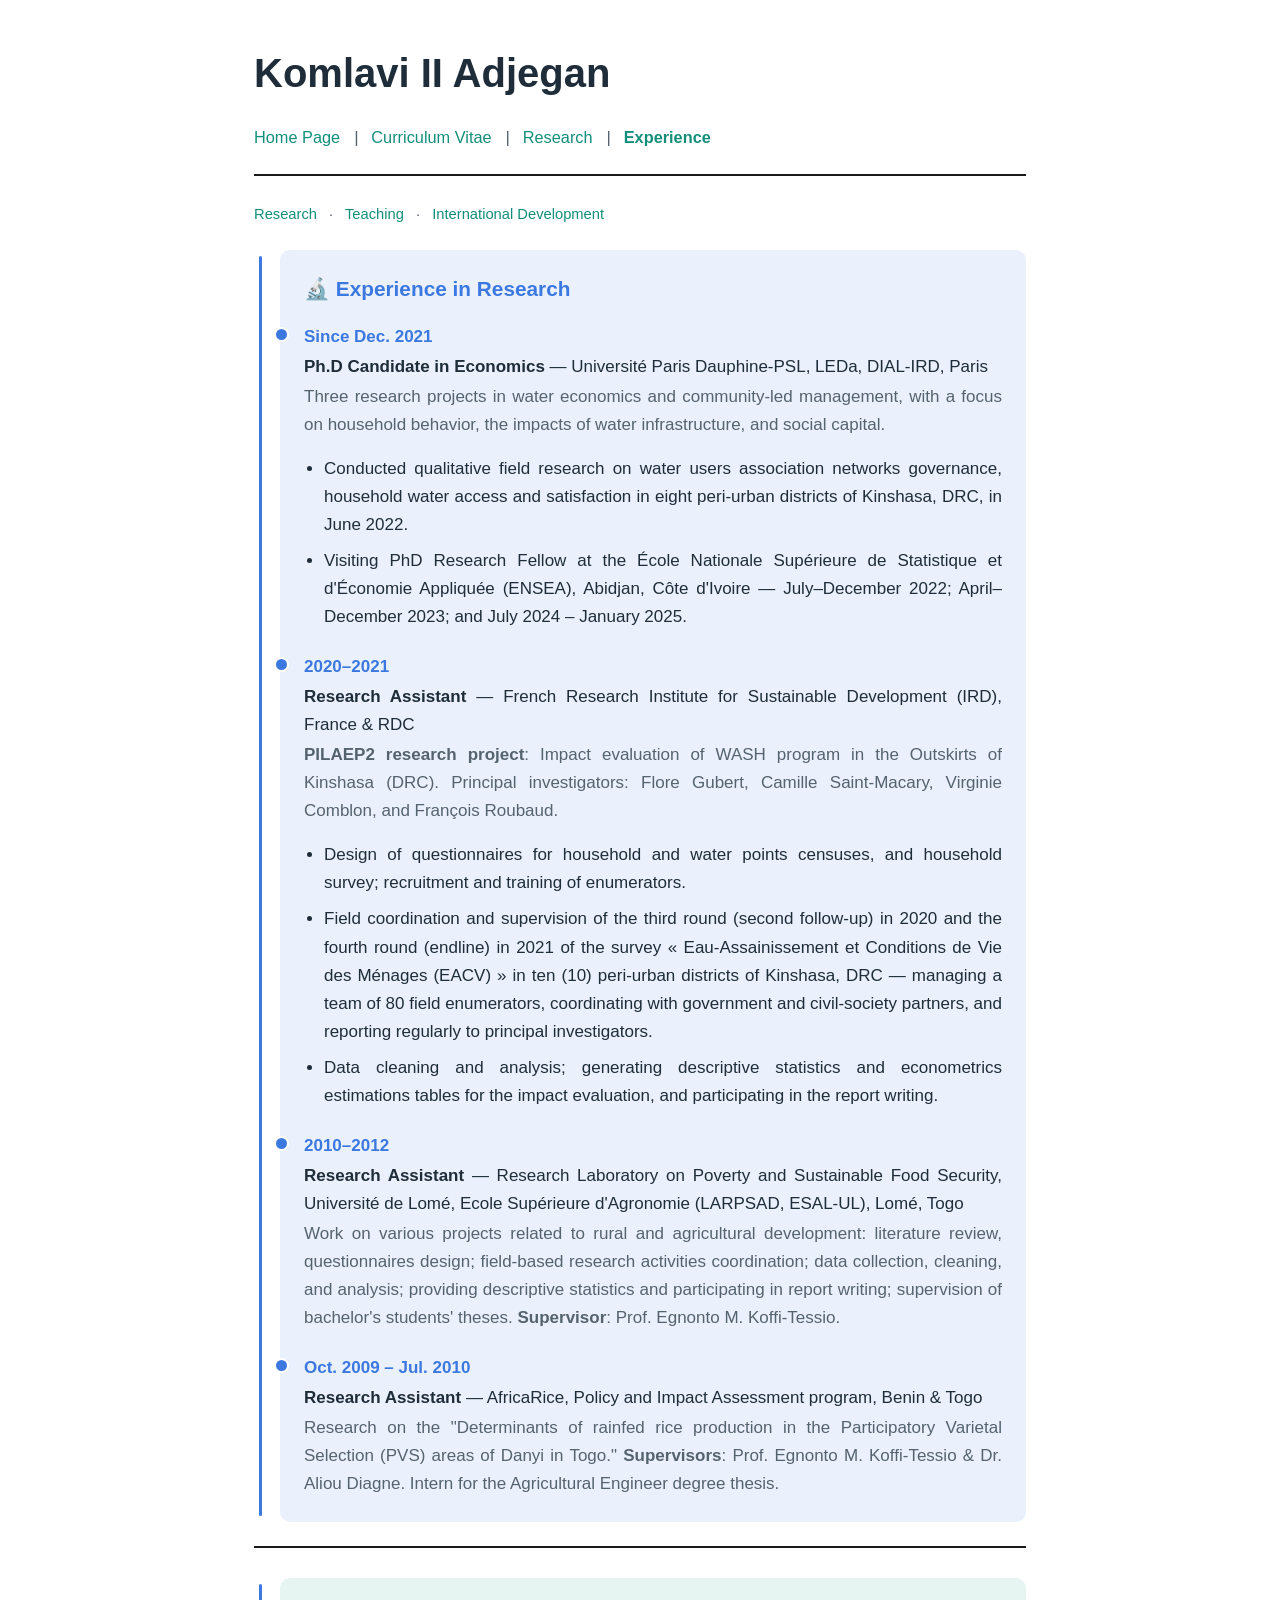
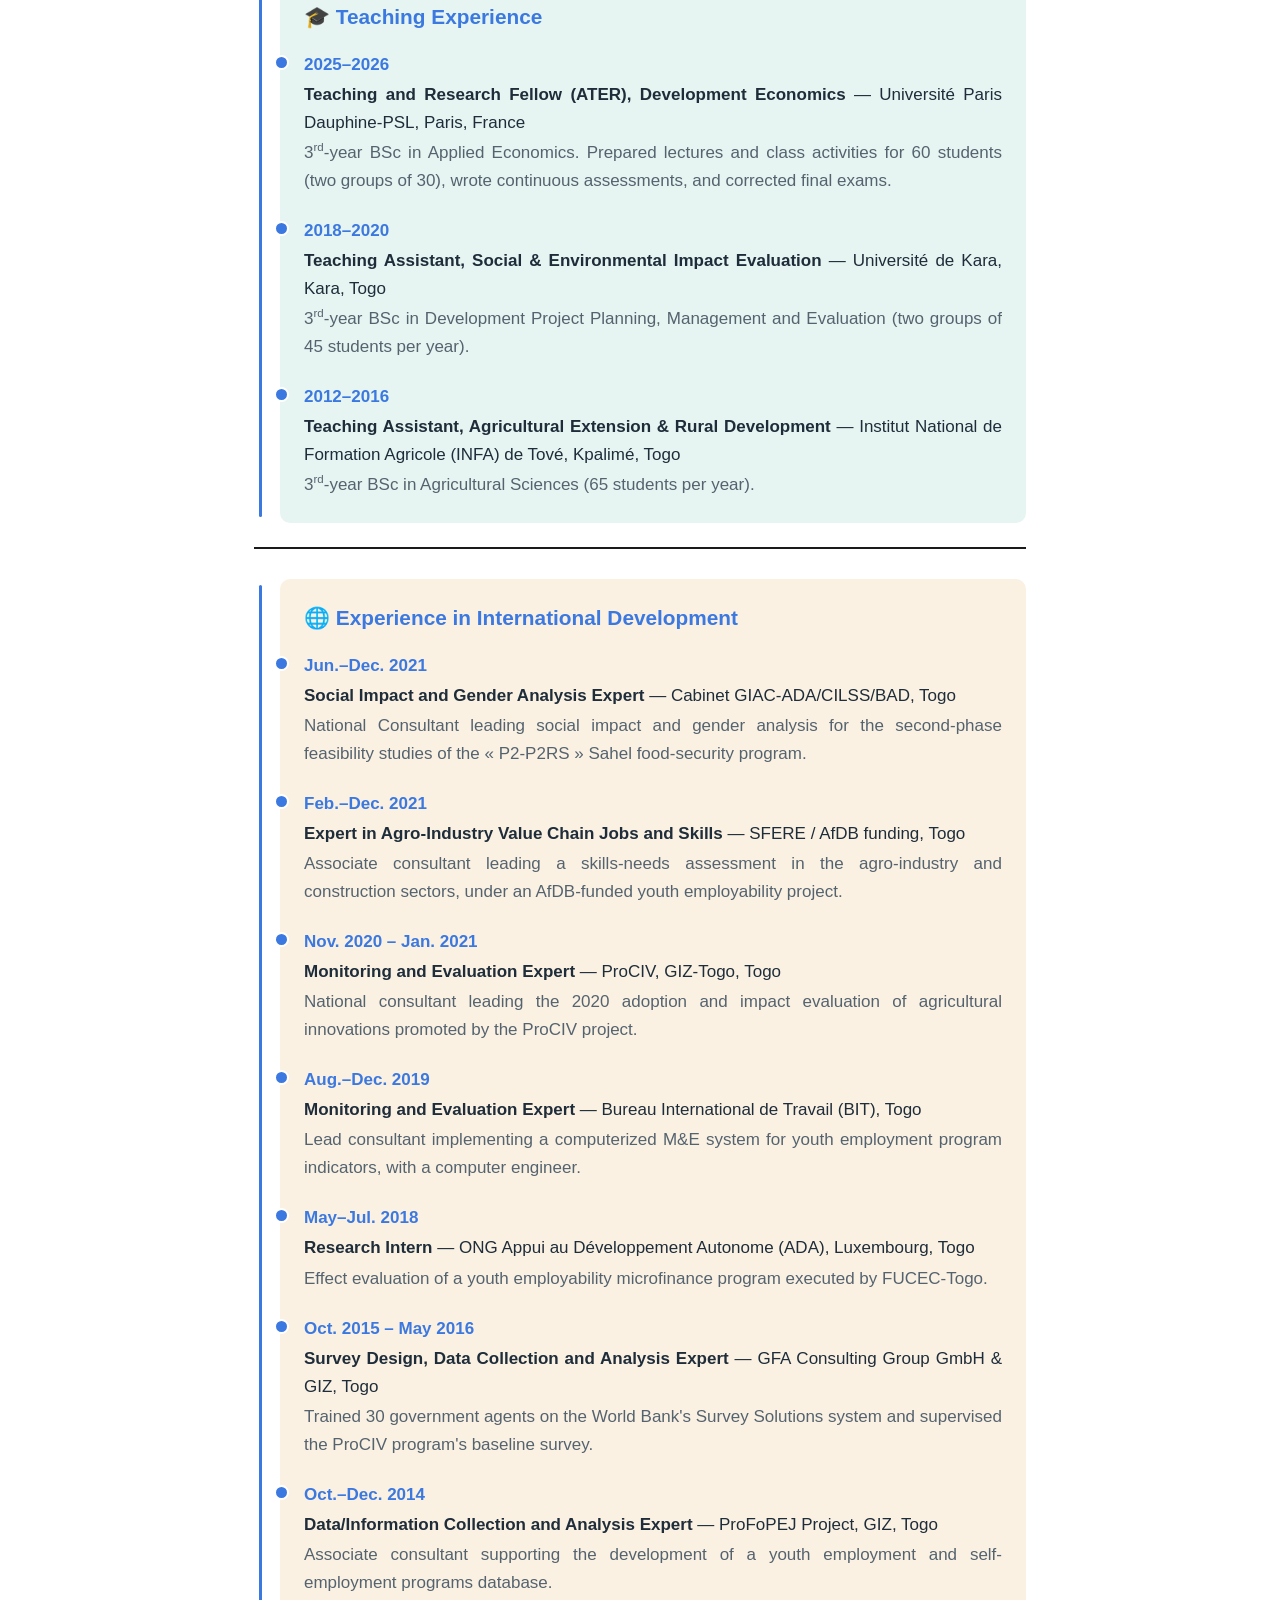
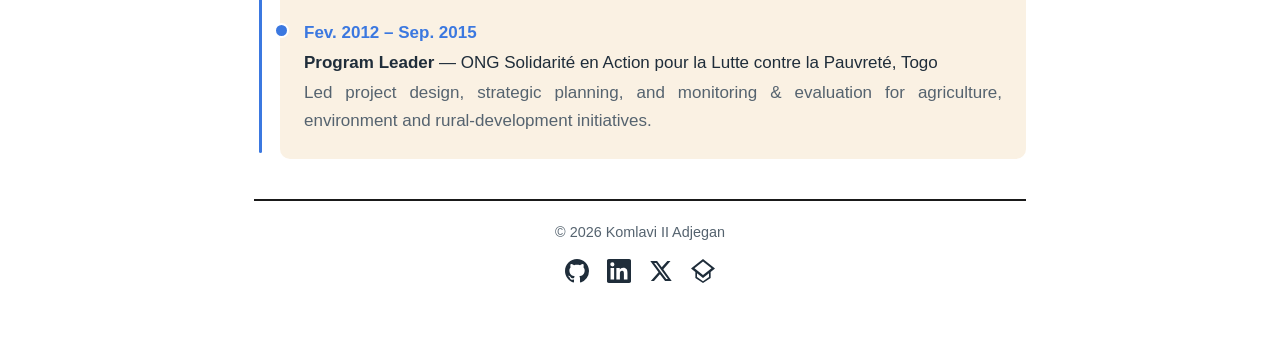
==== commit 365aa9d7: "Remove duplicate section headers on Experience page, keep icon+title only inside each colored box" ====
--- a/experience.html
+++ b/experience.html
@@ -30,11 +30,9 @@
     <a href="#international-development">International Development</a>
   </p>
 
-  <h3 class="subsection-title" id="experience-research">&#128300; Experience in Research</h3>
-
   <div class="timeline">
     <div class="timeline-block research">
-      <h3>&#128300; Experience in Research</h3>
+      <h3 id="experience-research">&#128300; Experience in Research</h3>
 
       <div class="timeline-item">
         <span class="years">Since Dec. 2021</span>
@@ -96,11 +94,9 @@
 
   <hr class="rule">
 
-  <h3 class="subsection-title" id="teaching-experience">&#127891; Teaching Experience</h3>
-
   <div class="timeline">
     <div class="timeline-block teaching">
-      <h3>&#127891; Teaching Experience</h3>
+      <h3 id="teaching-experience">&#127891; Teaching Experience</h3>
 
       <div class="timeline-item">
         <span class="years">2025–2026</span>
@@ -132,11 +128,9 @@
 
   <hr class="rule">
 
-  <h3 class="subsection-title" id="international-development">&#127760; Experience in International Development</h3>
-
   <div class="timeline">
     <div class="timeline-block intl-dev">
-      <h3>&#127760; Experience in International Development</h3>
+      <h3 id="international-development">&#127760; Experience in International Development</h3>
 
       <div class="timeline-item">
         <span class="years">Jun.–Dec. 2021</span>
--- a/style.css
+++ b/style.css
@@ -289,6 +289,9 @@
 .timeline-item {
   position: relative;
   margin-bottom: 22px;
+  text-align: justify;
+  text-justify: inter-word;
+  hyphens: auto;
 }
 
 .timeline-item:last-child { margin-bottom: 0; }
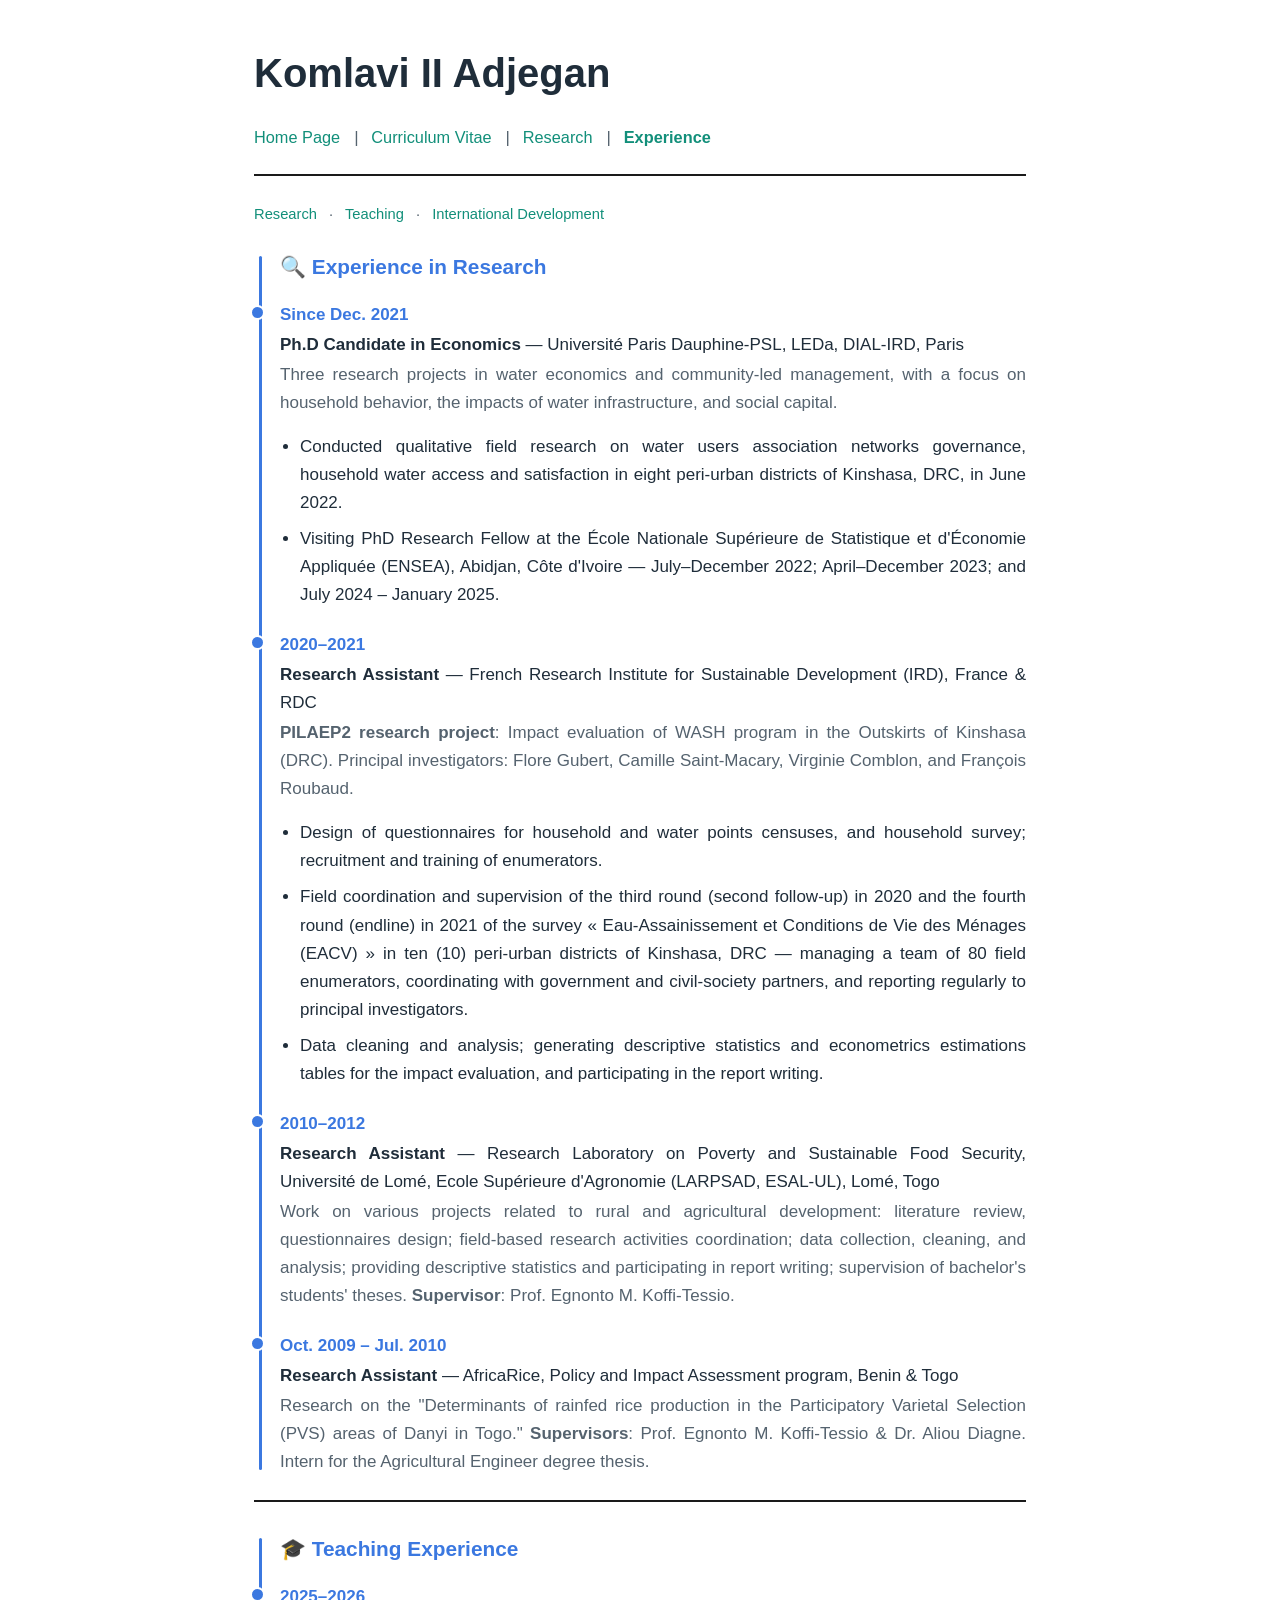
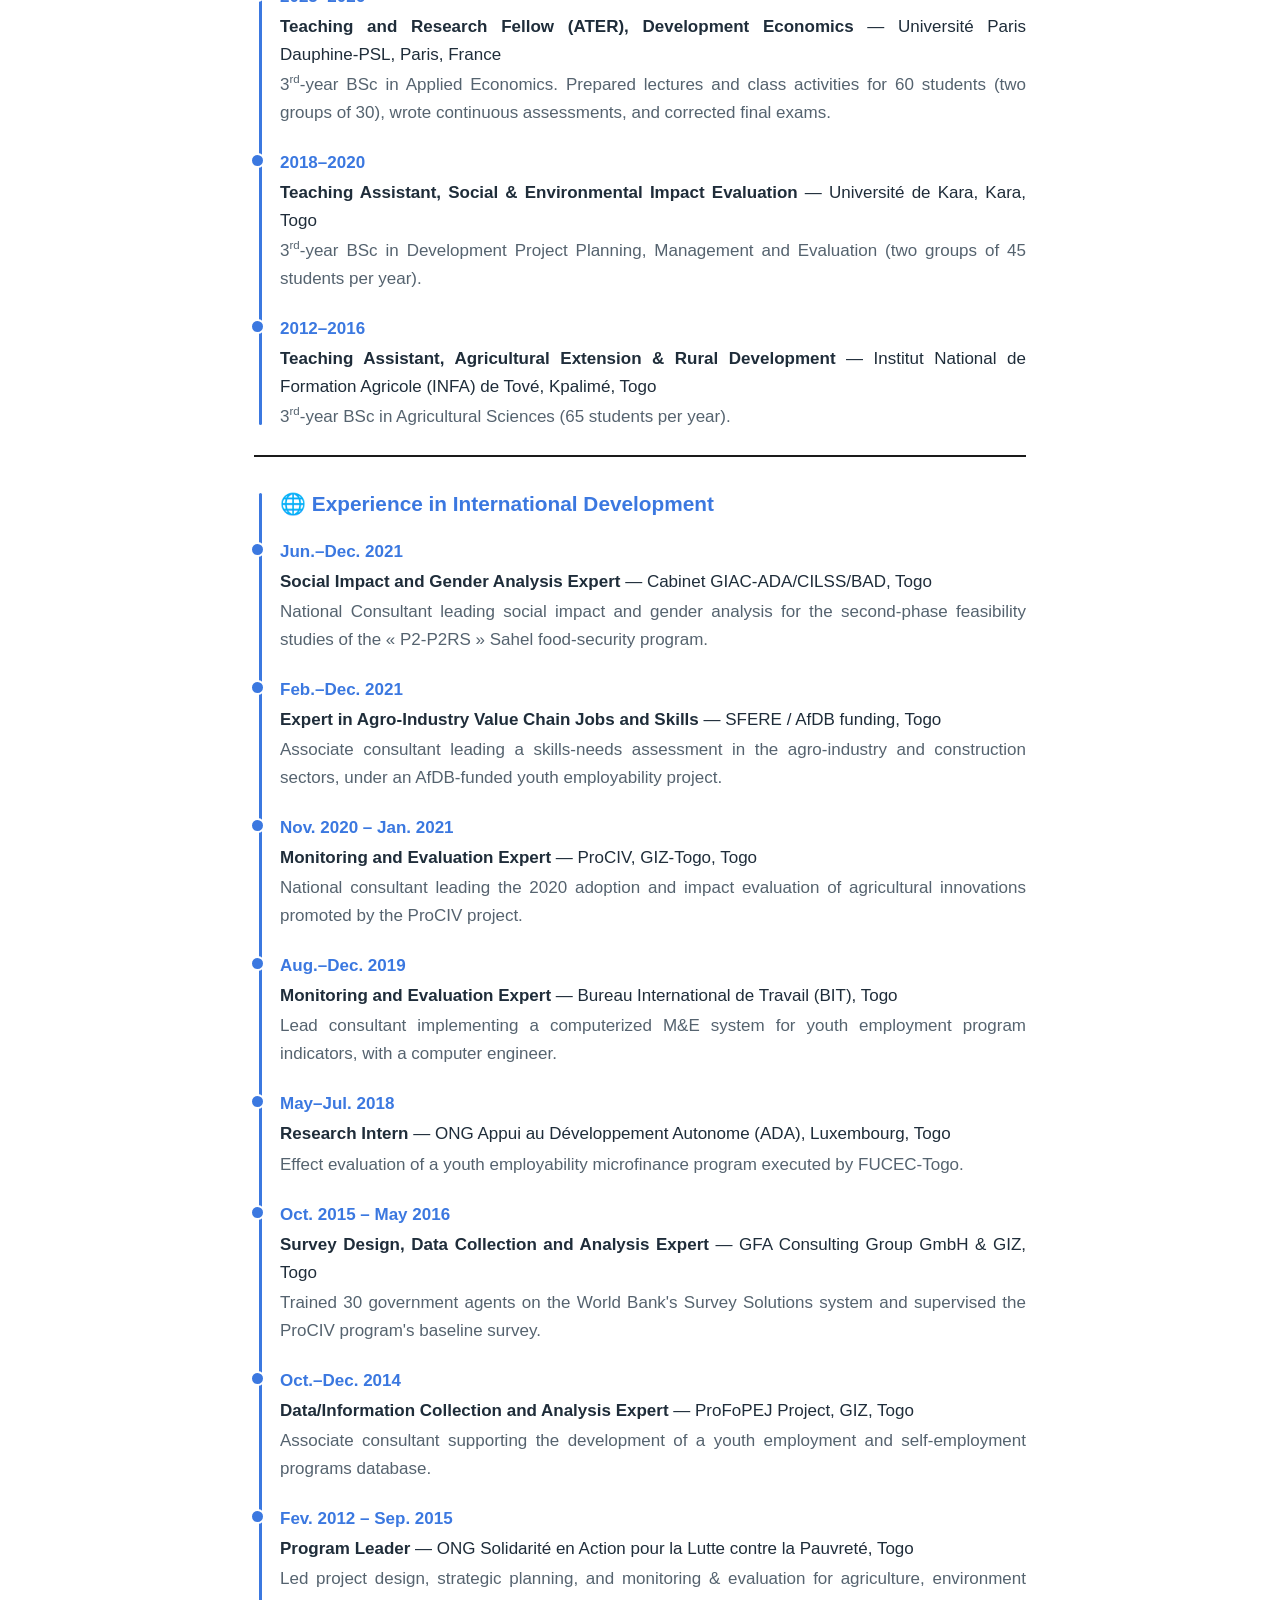
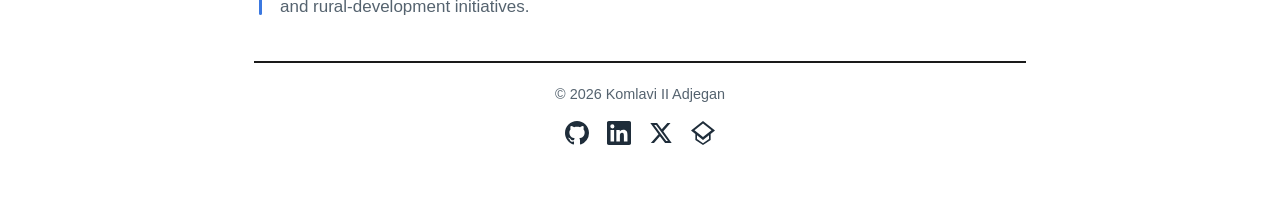
==== commit 671469d6: "Replace microscope icon with magnifying glass for Experience in Research (better fits field/data res" ====
--- a/experience.html
+++ b/experience.html
@@ -32,7 +32,7 @@
 
   <div class="timeline">
     <div class="timeline-block research">
-      <h3 id="experience-research">&#128300; Experience in Research</h3>
+      <h3 id="experience-research">&#128269; Experience in Research</h3>
 
       <div class="timeline-item">
         <span class="years">Since Dec. 2021</span>
--- a/style.css
+++ b/style.css
@@ -6,6 +6,7 @@
   --blue-bg: #eaf1fc;
   --cream-bg: #faf1e3;
   --teal-bg: #e6f5f2;
+  --amber: #c9902f;
   --rule: #1a1a1a;
   --bg: #ffffff;
   --max-width: 820px;
@@ -152,6 +153,8 @@
 
 ul.news-list li {
   margin-bottom: 10px;
+  text-align: justify;
+  text-justify: inter-word;
 }
 
 .news-date {
@@ -274,11 +277,14 @@
   margin-bottom: 22px;
 }
 
-.timeline-block.experience,
-.timeline-block.research { background: var(--blue-bg); }
 .timeline-block.education,
-.timeline-block.intl-dev { background: var(--cream-bg); }
-.timeline-block.teaching { background: var(--teal-bg); }
+.timeline-block.research,
+.timeline-block.teaching,
+.timeline-block.intl-dev {
+  background: none;
+  padding: 0;
+  border-radius: 0;
+}
 
 .timeline-block h3 {
   color: var(--blue);
